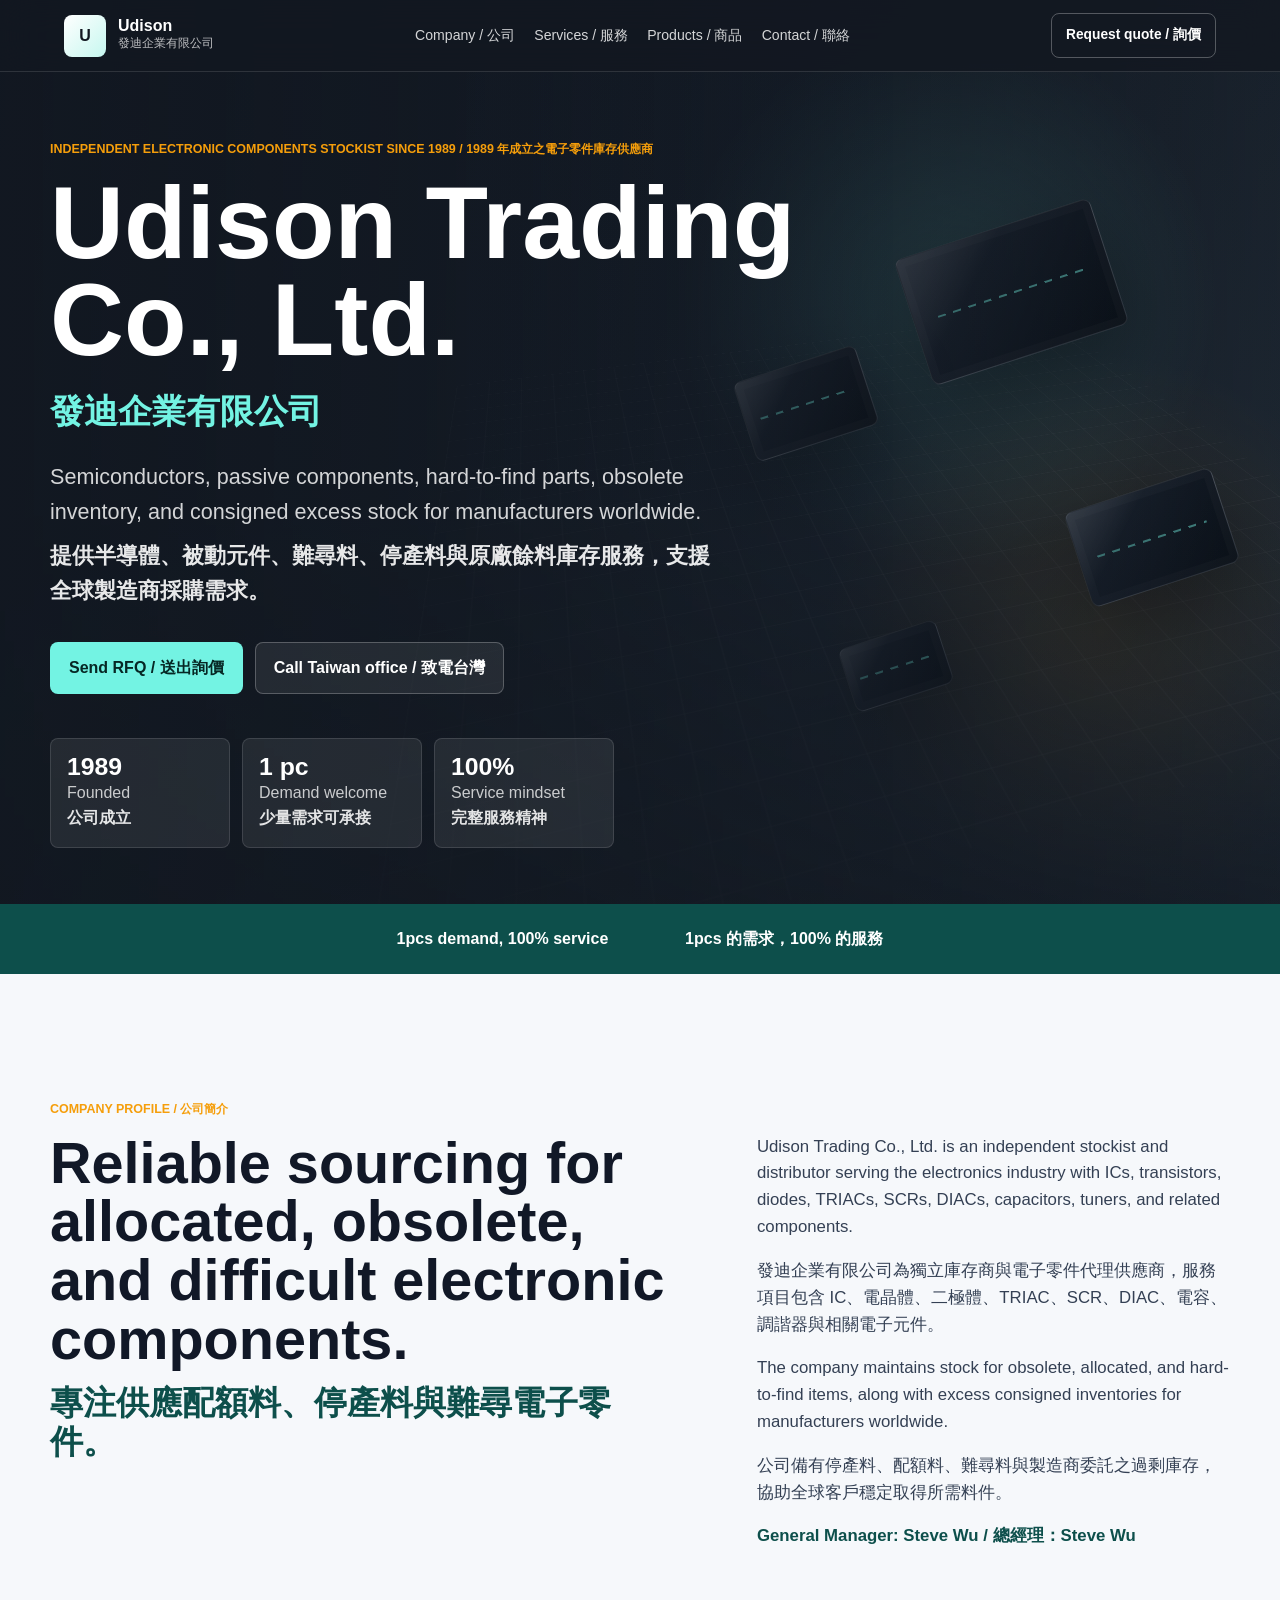
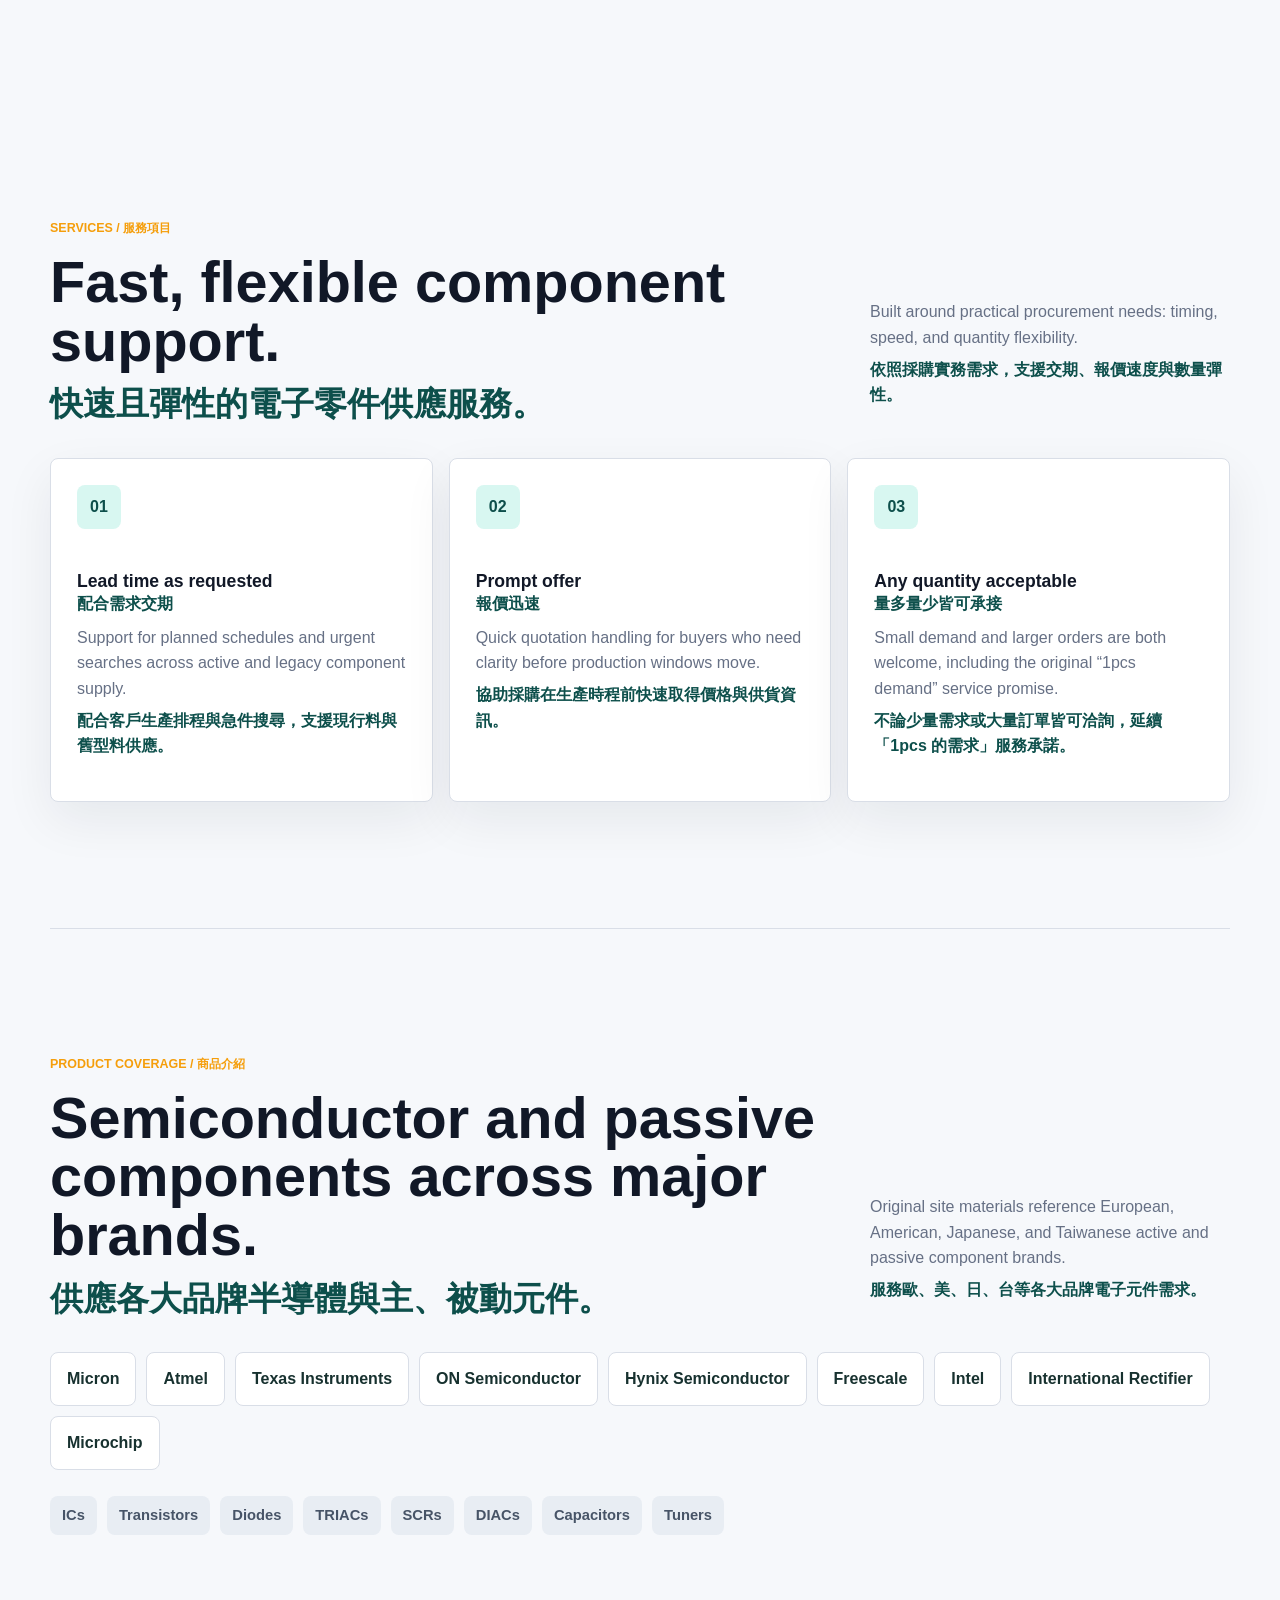
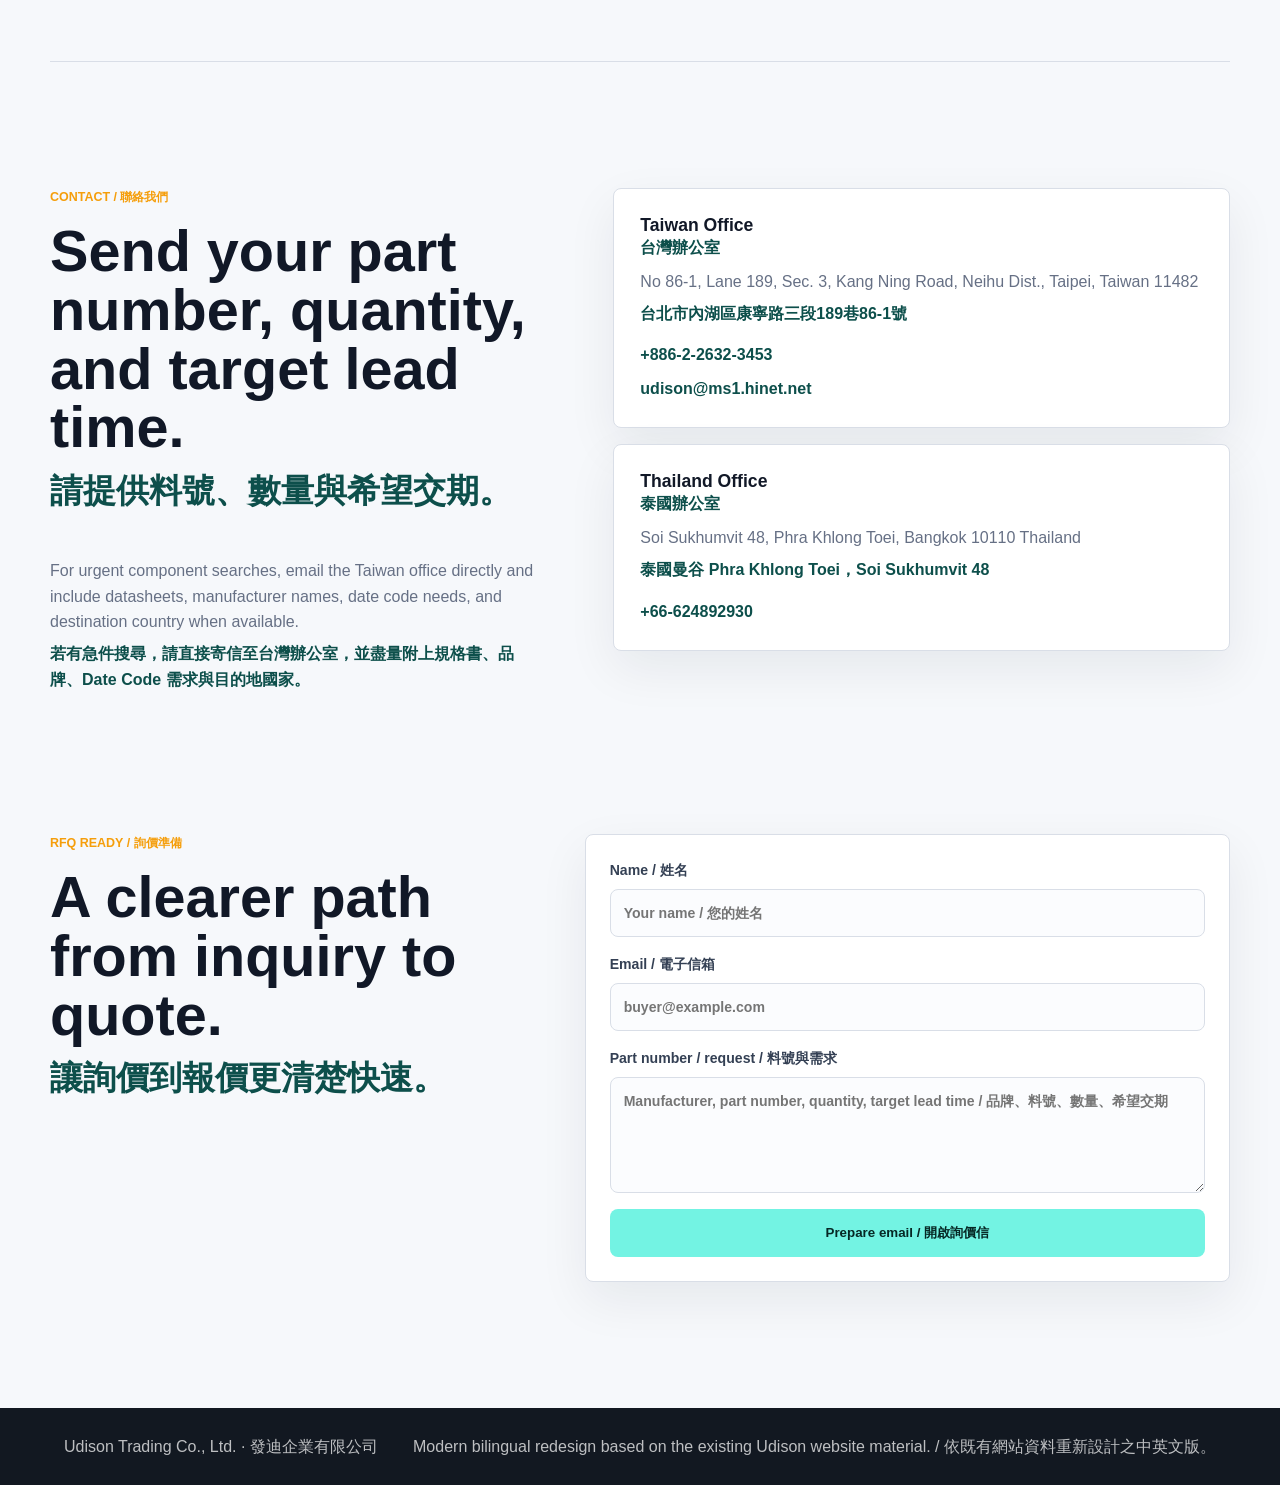
==== preview.html @ 23497ef1 "Create preview.html" ====
<!DOCTYPE html>
<html lang="en">
<head>
  <meta charset="UTF-8">
  <meta name="viewport" content="width=device-width, initial-scale=1.0">
  <meta name="description" content="Udison Trading Co., Ltd. / 發迪企業有限公司 is an independent stockist and distributor of semiconductor and electronic components founded in 1989.">
  <title>Udison Trading Co., Ltd. 發迪企業有限公司 | Electronic Components Distributor</title>
  <style>
:root {
  --ink: #111827;
  --muted: #667085;
  --line: #d9dee7;
  --paper: #f6f8fb;
  --white: #ffffff;
  --teal: #0f766e;
  --teal-dark: #0d4f4b;
  --amber: #f59e0b;
  --graphite: #121821;
  --shadow: 0 24px 80px rgba(17, 24, 39, 0.16);
}

* {
  box-sizing: border-box;
}

html {
  scroll-behavior: smooth;
}

body {
  margin: 0;
  color: var(--ink);
  background: var(--paper);
  font-family: -apple-system, BlinkMacSystemFont, "Segoe UI", "Noto Sans TC", Arial, sans-serif;
  line-height: 1.6;
}

a {
  color: inherit;
  text-decoration: none;
}

.site-header {
  position: fixed;
  top: 0;
  left: 0;
  right: 0;
  z-index: 20;
  display: flex;
  align-items: center;
  justify-content: space-between;
  gap: 24px;
  min-height: 72px;
  padding: 12px clamp(18px, 5vw, 72px);
  color: var(--white);
  background: rgba(18, 24, 33, 0.78);
  border-bottom: 1px solid rgba(255, 255, 255, 0.12);
  backdrop-filter: blur(18px);
}

.brand {
  display: inline-flex;
  align-items: center;
  gap: 12px;
  min-width: max-content;
}

.brand-mark {
  display: grid;
  width: 42px;
  height: 42px;
  place-items: center;
  color: var(--graphite);
  background: linear-gradient(135deg, #ffffff, #c6f7ef);
  border-radius: 8px;
  font-weight: 800;
}

.brand strong,
.brand small {
  display: block;
}

.brand strong {
  line-height: 1;
  font-size: 1rem;
}

.brand small {
  color: rgba(255, 255, 255, 0.72);
  font-size: 0.75rem;
}

.nav {
  display: flex;
  gap: clamp(10px, 1.5vw, 24px);
  color: rgba(255, 255, 255, 0.82);
  font-size: 0.88rem;
}

.nav a:hover,
.nav-cta:hover {
  color: #ffffff;
}

.nav-cta {
  min-width: max-content;
  padding: 10px 14px;
  color: var(--white);
  border: 1px solid rgba(255, 255, 255, 0.28);
  border-radius: 8px;
  font-size: 0.86rem;
  font-weight: 700;
}

.hero {
  position: relative;
  min-height: 92vh;
  display: grid;
  align-items: end;
  overflow: hidden;
  color: var(--white);
  background: var(--graphite);
}

.hero-art {
  position: absolute;
  inset: 0;
  overflow: hidden;
  background:
    radial-gradient(circle at 74% 33%, rgba(115, 243, 227, 0.22), transparent 24%),
    radial-gradient(circle at 86% 70%, rgba(245, 158, 11, 0.16), transparent 22%),
    linear-gradient(135deg, #111827 0%, #17202b 45%, #26323e 100%);
}

.hero-art::before {
  content: "";
  position: absolute;
  inset: 10% 0 0 36%;
  opacity: 0.62;
  background-image:
    linear-gradient(rgba(255,255,255,0.08) 1px, transparent 1px),
    linear-gradient(90deg, rgba(255,255,255,0.08) 1px, transparent 1px);
  background-size: 38px 38px;
  transform: perspective(900px) rotateX(58deg) rotateZ(-18deg);
}

.hero-art span {
  position: absolute;
  display: block;
  width: clamp(90px, 16vw, 220px);
  aspect-ratio: 1.55;
  border-radius: 8px;
  background:
    linear-gradient(135deg, rgba(255,255,255,0.2), transparent 34%),
    linear-gradient(135deg, #1f2937, #050b12);
  border: 1px solid rgba(255,255,255,0.18);
  box-shadow: 0 28px 80px rgba(0,0,0,0.42), inset 0 0 0 8px rgba(255,255,255,0.03);
  transform: rotate(-18deg);
}

.hero-art span::after {
  content: "";
  position: absolute;
  left: 12%;
  right: 12%;
  top: 50%;
  height: 2px;
  background: repeating-linear-gradient(90deg, rgba(115,243,227,0.72) 0 8px, transparent 8px 16px);
}

.hero-art span:nth-child(1) { top: 25%; right: 13%; }
.hero-art span:nth-child(2) { top: 54%; right: 4%; width: clamp(78px, 12vw, 170px); }
.hero-art span:nth-child(3) { top: 40%; right: 32%; width: clamp(62px, 10vw, 140px); }
.hero-art span:nth-child(4) { top: 70%; right: 26%; width: clamp(54px, 8vw, 110px); }

.hero-overlay {
  position: absolute;
  inset: 0;
  background:
    linear-gradient(90deg, rgba(18, 24, 33, 0.94) 0%, rgba(18, 24, 33, 0.72) 42%, rgba(18, 24, 33, 0.26) 100%),
    linear-gradient(0deg, rgba(18, 24, 33, 0.7), rgba(18, 24, 33, 0.05) 45%);
}

.hero-content {
  position: relative;
  z-index: 2;
  width: min(1180px, calc(100% - 36px));
  margin: 0 auto;
  padding: 140px 0 56px;
}

.eyebrow,
.section-kicker {
  margin: 0 0 14px;
  color: var(--amber);
  font-size: 0.78rem;
  font-weight: 800;
  letter-spacing: 0;
  text-transform: uppercase;
}

h1,
h2,
h3,
p {
  margin-top: 0;
}

h1 {
  max-width: 760px;
  margin-bottom: 22px;
  font-size: clamp(3.2rem, 8vw, 7.6rem);
  line-height: 0.95;
  letter-spacing: 0;
}

h2 {
  font-size: clamp(2rem, 4.5vw, 4.1rem);
  line-height: 1.02;
  letter-spacing: 0;
}

h2 span {
  display: block;
}

h2 span + span {
  margin-top: 14px;
  color: var(--teal-dark);
  font-size: 0.58em;
  line-height: 1.18;
}

h3 {
  margin-bottom: 10px;
  font-size: 1.1rem;
  line-height: 1.25;
}

h3 span,
p span[lang="zh-Hant"] {
  color: var(--teal-dark);
  font-weight: 700;
}

h3 span {
  font-size: 0.92em;
}

p span[lang="zh-Hant"] {
  display: inline-block;
  margin-top: 6px;
}

.hero-company {
  margin: -6px 0 22px;
  color: #73f3e3;
  font-size: clamp(1.4rem, 3vw, 2.1rem);
  font-weight: 800;
}

.hero-subtitle {
  max-width: 680px;
  color: rgba(255, 255, 255, 0.82);
  font-size: clamp(1.08rem, 2vw, 1.35rem);
}

.hero-subtitle span {
  display: block;
}

.hero-subtitle span + span {
  margin-top: 10px;
  color: rgba(255, 255, 255, 0.9);
  font-weight: 700;
}

.hero-actions {
  display: flex;
  flex-wrap: wrap;
  gap: 12px;
  margin: 34px 0 44px;
}

.button {
  display: inline-flex;
  align-items: center;
  justify-content: center;
  min-height: 48px;
  padding: 12px 18px;
  border-radius: 8px;
  font-weight: 800;
  border: 1px solid transparent;
  cursor: pointer;
}

.button.primary {
  color: #062724;
  background: #73f3e3;
}

.button.secondary {
  color: var(--white);
  background: rgba(255, 255, 255, 0.08);
  border-color: rgba(255, 255, 255, 0.24);
}

.hero-proof {
  display: grid;
  grid-template-columns: repeat(3, minmax(0, 180px));
  gap: 12px;
}

.hero-proof span {
  padding: 16px;
  color: rgba(255, 255, 255, 0.76);
  background: rgba(255, 255, 255, 0.08);
  border: 1px solid rgba(255, 255, 255, 0.12);
  border-radius: 8px;
}

.hero-proof em {
  color: rgba(255, 255, 255, 0.88);
  font-style: normal;
  font-weight: 700;
}

.hero-proof strong {
  display: block;
  color: var(--white);
  font-size: 1.55rem;
  line-height: 1;
}

.intro-band {
  display: flex;
  justify-content: center;
  gap: clamp(18px, 6vw, 80px);
  padding: 22px 18px;
  color: var(--white);
  background: var(--teal-dark);
  font-weight: 800;
}

.intro-band p {
  margin: 0;
}

.section,
.contact-section,
.rfq-section {
  width: min(1180px, calc(100% - 36px));
  margin: 0 auto;
  padding: clamp(72px, 10vw, 126px) 0;
}

.split {
  display: grid;
  grid-template-columns: minmax(0, 1.05fr) minmax(320px, 0.8fr);
  gap: clamp(36px, 7vw, 86px);
  align-items: start;
}

.copy-stack p {
  color: #344054;
  font-size: 1.05rem;
}

.signature {
  font-weight: 800;
  color: var(--teal-dark) !important;
}

.section-heading {
  display: flex;
  align-items: end;
  justify-content: space-between;
  gap: 40px;
  margin-bottom: 34px;
}

.section-heading h2 {
  max-width: 780px;
  margin-bottom: 0;
}

.section-heading p {
  max-width: 360px;
  color: var(--muted);
}

.service-grid {
  display: grid;
  grid-template-columns: repeat(3, minmax(0, 1fr));
  gap: 16px;
}

.service-card,
.contact-panel article,
.rfq-form {
  background: var(--white);
  border: 1px solid var(--line);
  border-radius: 8px;
  box-shadow: 0 18px 50px rgba(17, 24, 39, 0.07);
}

.service-card {
  padding: 26px;
  min-height: 290px;
}

.card-icon {
  display: inline-grid;
  width: 44px;
  height: 44px;
  place-items: center;
  margin-bottom: 42px;
  color: var(--teal-dark);
  background: #d8f7f1;
  border-radius: 8px;
  font-weight: 800;
}

.service-card p,
.contact-copy p,
.contact-panel p,
.footer p {
  color: var(--muted);
}

.products {
  border-top: 1px solid var(--line);
  border-bottom: 1px solid var(--line);
}

.brand-cloud,
.component-row {
  display: flex;
  flex-wrap: wrap;
  gap: 10px;
}

.brand-cloud span {
  padding: 13px 16px;
  color: #17312f;
  background: #ffffff;
  border: 1px solid var(--line);
  border-radius: 8px;
  font-weight: 800;
}

.component-row {
  margin-top: 26px;
}

.component-row span {
  padding: 8px 12px;
  color: #475467;
  background: #e8edf3;
  border-radius: 8px;
  font-size: 0.92rem;
  font-weight: 700;
}

.contact-section {
  display: grid;
  grid-template-columns: minmax(0, 0.8fr) minmax(360px, 1fr);
  gap: clamp(28px, 6vw, 70px);
  align-items: start;
}

.contact-panel {
  display: grid;
  gap: 16px;
}

.contact-panel article {
  padding: 26px;
}

.contact-panel a {
  display: block;
  width: fit-content;
  margin-top: 8px;
  color: var(--teal-dark);
  font-weight: 800;
}

.rfq-section {
  display: grid;
  grid-template-columns: minmax(0, 0.72fr) minmax(360px, 1fr);
  gap: clamp(28px, 6vw, 70px);
  padding-top: 0;
}

.rfq-form {
  display: grid;
  gap: 16px;
  padding: 24px;
}

label {
  display: grid;
  gap: 7px;
  color: #344054;
  font-size: 0.88rem;
  font-weight: 800;
}

input,
textarea {
  width: 100%;
  border: 1px solid var(--line);
  border-radius: 8px;
  padding: 12px 13px;
  color: var(--ink);
  background: #fbfcfe;
  font: inherit;
}

textarea {
  resize: vertical;
}

.footer {
  display: flex;
  justify-content: space-between;
  gap: 20px;
  padding: 26px clamp(18px, 5vw, 72px);
  color: rgba(255, 255, 255, 0.82);
  background: var(--graphite);
}

.footer p {
  margin: 0;
  color: rgba(255, 255, 255, 0.72);
}

@media (max-width: 860px) {
  .site-header {
    position: absolute;
    align-items: flex-start;
    min-height: auto;
  }

  .nav {
    display: none;
  }

  .nav-cta {
    padding: 9px 12px;
    white-space: normal;
    text-align: center;
  }

  .hero {
    min-height: 960px;
  }

  .hero-content {
    padding-top: 128px;
  }

  .hero-proof,
  .service-grid,
  .split,
  .contact-section,
  .rfq-section {
    grid-template-columns: 1fr;
  }

  .section-heading,
  .footer,
  .intro-band {
    display: block;
  }

  .intro-band p + p {
    margin-top: 4px;
  }
}

@media (max-width: 520px) {
  .brand small {
    display: none;
  }

  .nav-cta {
    max-width: 128px;
    font-size: 0.78rem;
    line-height: 1.15;
  }

  h1 {
    font-size: 3rem;
  }

  .hero {
    min-height: 980px;
  }

  .hero-actions {
    display: grid;
  }
}

  </style>
</head>
<body>
  <header class="site-header">
    <a class="brand" href="#top" aria-label="Udison home">
      <span class="brand-mark">U</span>
      <span>
        <strong>Udison</strong>
        <small>發迪企業有限公司</small>
      </span>
    </a>
    <nav class="nav" aria-label="Main navigation">
      <a href="#company">Company / 公司</a>
      <a href="#services">Services / 服務</a>
      <a href="#products">Products / 商品</a>
      <a href="#contact">Contact / 聯絡</a>
    </nav>
    <a class="nav-cta" href="mailto:udison@ms1.hinet.net">Request quote / 詢價</a>
  </header>

  <main id="top">
    <section class="hero" aria-labelledby="hero-title">
      <div class="hero-art" aria-hidden="true"><span></span><span></span><span></span><span></span></div>
      <div class="hero-overlay"></div>
      <div class="hero-content">
        <p class="eyebrow">Independent electronic components stockist since 1989 / 1989 年成立之電子零件庫存供應商</p>
        <h1 id="hero-title">Udison Trading Co., Ltd.</h1>
        <p class="hero-company">發迪企業有限公司</p>
        <p class="hero-subtitle">
          <span>Semiconductors, passive components, hard-to-find parts, obsolete inventory, and consigned excess stock for manufacturers worldwide.</span>
          <span lang="zh-Hant">提供半導體、被動元件、難尋料、停產料與原廠餘料庫存服務，支援全球製造商採購需求。</span>
        </p>
        <div class="hero-actions">
          <a class="button primary" href="mailto:udison@ms1.hinet.net">Send RFQ / 送出詢價</a>
          <a class="button secondary" href="tel:+886226323453">Call Taiwan office / 致電台灣</a>
        </div>
        <div class="hero-proof" aria-label="Company highlights">
          <span><strong>1989</strong>Founded<br><em>公司成立</em></span>
          <span><strong>1 pc</strong>Demand welcome<br><em>少量需求可承接</em></span>
          <span><strong>100%</strong>Service mindset<br><em>完整服務精神</em></span>
        </div>
      </div>
    </section>

    <section class="intro-band" aria-label="Company motto">
      <p>1pcs demand, 100% service</p>
      <p>1pcs 的需求，100% 的服務</p>
    </section>

    <section class="section company" id="company">
      <div class="section-kicker">Company Profile / 公司簡介</div>
      <div class="split">
        <div>
          <h2>
            <span>Reliable sourcing for allocated, obsolete, and difficult electronic components.</span>
            <span lang="zh-Hant">專注供應配額料、停產料與難尋電子零件。</span>
          </h2>
        </div>
        <div class="copy-stack">
          <p>Udison Trading Co., Ltd. is an independent stockist and distributor serving the electronics industry with ICs, transistors, diodes, TRIACs, SCRs, DIACs, capacitors, tuners, and related components.</p>
          <p lang="zh-Hant">發迪企業有限公司為獨立庫存商與電子零件代理供應商，服務項目包含 IC、電晶體、二極體、TRIAC、SCR、DIAC、電容、調諧器與相關電子元件。</p>
          <p>The company maintains stock for obsolete, allocated, and hard-to-find items, along with excess consigned inventories for manufacturers worldwide.</p>
          <p lang="zh-Hant">公司備有停產料、配額料、難尋料與製造商委託之過剩庫存，協助全球客戶穩定取得所需料件。</p>
          <p class="signature">General Manager: Steve Wu / 總經理：Steve Wu</p>
        </div>
      </div>
    </section>

    <section class="section services" id="services">
      <div class="section-heading">
        <div>
          <div class="section-kicker">Services / 服務項目</div>
          <h2>
            <span>Fast, flexible component support.</span>
            <span lang="zh-Hant">快速且彈性的電子零件供應服務。</span>
          </h2>
        </div>
        <p>Built around practical procurement needs: timing, speed, and quantity flexibility.<br><span lang="zh-Hant">依照採購實務需求，支援交期、報價速度與數量彈性。</span></p>
      </div>
      <div class="service-grid">
        <article class="service-card">
          <span class="card-icon">01</span>
          <h3>Lead time as requested<br><span lang="zh-Hant">配合需求交期</span></h3>
          <p>Support for planned schedules and urgent searches across active and legacy component supply.<br><span lang="zh-Hant">配合客戶生產排程與急件搜尋，支援現行料與舊型料供應。</span></p>
        </article>
        <article class="service-card">
          <span class="card-icon">02</span>
          <h3>Prompt offer<br><span lang="zh-Hant">報價迅速</span></h3>
          <p>Quick quotation handling for buyers who need clarity before production windows move.<br><span lang="zh-Hant">協助採購在生產時程前快速取得價格與供貨資訊。</span></p>
        </article>
        <article class="service-card">
          <span class="card-icon">03</span>
          <h3>Any quantity acceptable<br><span lang="zh-Hant">量多量少皆可承接</span></h3>
          <p>Small demand and larger orders are both welcome, including the original “1pcs demand” service promise.<br><span lang="zh-Hant">不論少量需求或大量訂單皆可洽詢，延續「1pcs 的需求」服務承諾。</span></p>
        </article>
      </div>
    </section>

    <section class="section products" id="products">
      <div class="section-heading">
        <div>
          <div class="section-kicker">Product Coverage / 商品介紹</div>
          <h2>
            <span>Semiconductor and passive components across major brands.</span>
            <span lang="zh-Hant">供應各大品牌半導體與主、被動元件。</span>
          </h2>
        </div>
        <p>Original site materials reference European, American, Japanese, and Taiwanese active and passive component brands.<br><span lang="zh-Hant">服務歐、美、日、台等各大品牌電子元件需求。</span></p>
      </div>
      <div class="brand-cloud" aria-label="Referenced product brands">
        <span>Micron</span>
        <span>Atmel</span>
        <span>Texas Instruments</span>
        <span>ON Semiconductor</span>
        <span>Hynix Semiconductor</span>
        <span>Freescale</span>
        <span>Intel</span>
        <span>International Rectifier</span>
        <span>Microchip</span>
      </div>
      <div class="component-row">
        <span>ICs</span>
        <span>Transistors</span>
        <span>Diodes</span>
        <span>TRIACs</span>
        <span>SCRs</span>
        <span>DIACs</span>
        <span>Capacitors</span>
        <span>Tuners</span>
      </div>
    </section>

    <section class="contact-section" id="contact">
      <div class="contact-copy">
        <div class="section-kicker">Contact / 聯絡我們</div>
        <h2>
          <span>Send your part number, quantity, and target lead time.</span>
          <span lang="zh-Hant">請提供料號、數量與希望交期。</span>
        </h2>
        <p>For urgent component searches, email the Taiwan office directly and include datasheets, manufacturer names, date code needs, and destination country when available.<br><span lang="zh-Hant">若有急件搜尋，請直接寄信至台灣辦公室，並盡量附上規格書、品牌、Date Code 需求與目的地國家。</span></p>
      </div>
      <div class="contact-panel">
        <article>
          <h3>Taiwan Office<br><span lang="zh-Hant">台灣辦公室</span></h3>
          <p>No 86-1, Lane 189, Sec. 3, Kang Ning Road, Neihu Dist., Taipei, Taiwan 11482<br><span lang="zh-Hant">台北市內湖區康寧路三段189巷86-1號</span></p>
          <a href="tel:+886226323453">+886-2-2632-3453</a>
          <a href="mailto:udison@ms1.hinet.net">udison@ms1.hinet.net</a>
        </article>
        <article>
          <h3>Thailand Office<br><span lang="zh-Hant">泰國辦公室</span></h3>
          <p>Soi Sukhumvit 48, Phra Khlong Toei, Bangkok 10110 Thailand<br><span lang="zh-Hant">泰國曼谷 Phra Khlong Toei，Soi Sukhumvit 48</span></p>
          <a href="tel:+66624892930">+66-624892930</a>
        </article>
      </div>
    </section>

    <section class="rfq-section" aria-labelledby="rfq-title">
      <div>
        <div class="section-kicker">RFQ Ready / 詢價準備</div>
        <h2 id="rfq-title">
          <span>A clearer path from inquiry to quote.</span>
          <span lang="zh-Hant">讓詢價到報價更清楚快速。</span>
        </h2>
      </div>
      <form class="rfq-form" action="mailto:udison@ms1.hinet.net" method="post" enctype="text/plain">
        <label>
          Name / 姓名
          <input name="name" autocomplete="name" placeholder="Your name / 您的姓名">
        </label>
        <label>
          Email / 電子信箱
          <input name="email" type="email" autocomplete="email" placeholder="buyer@example.com">
        </label>
        <label>
          Part number / request / 料號與需求
          <textarea name="request" rows="4" placeholder="Manufacturer, part number, quantity, target lead time / 品牌、料號、數量、希望交期"></textarea>
        </label>
        <button class="button primary" type="submit">Prepare email / 開啟詢價信</button>
      </form>
    </section>
  </main>

  <footer class="footer">
    <p>Udison Trading Co., Ltd. · 發迪企業有限公司</p>
    <p>Modern bilingual redesign based on the existing Udison website material. / 依既有網站資料重新設計之中英文版。</p>
  </footer>
</body>
</html>
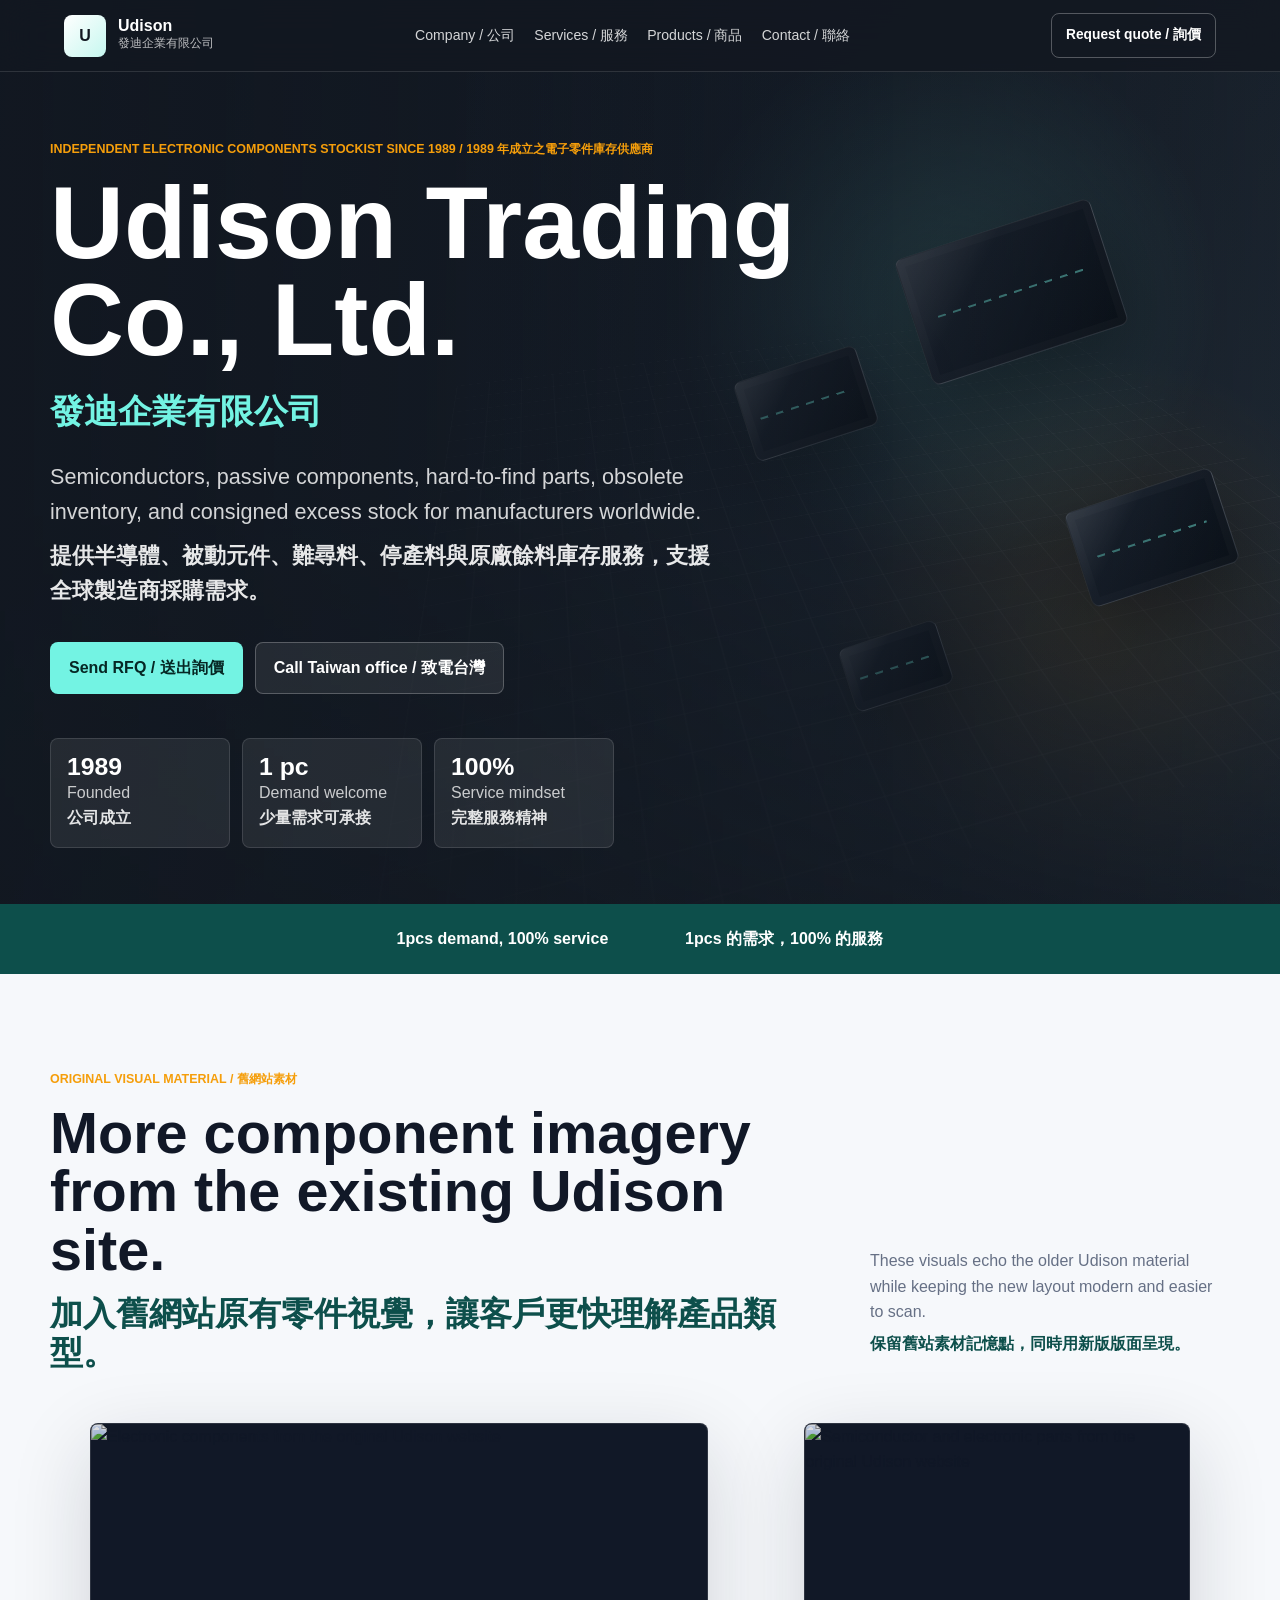
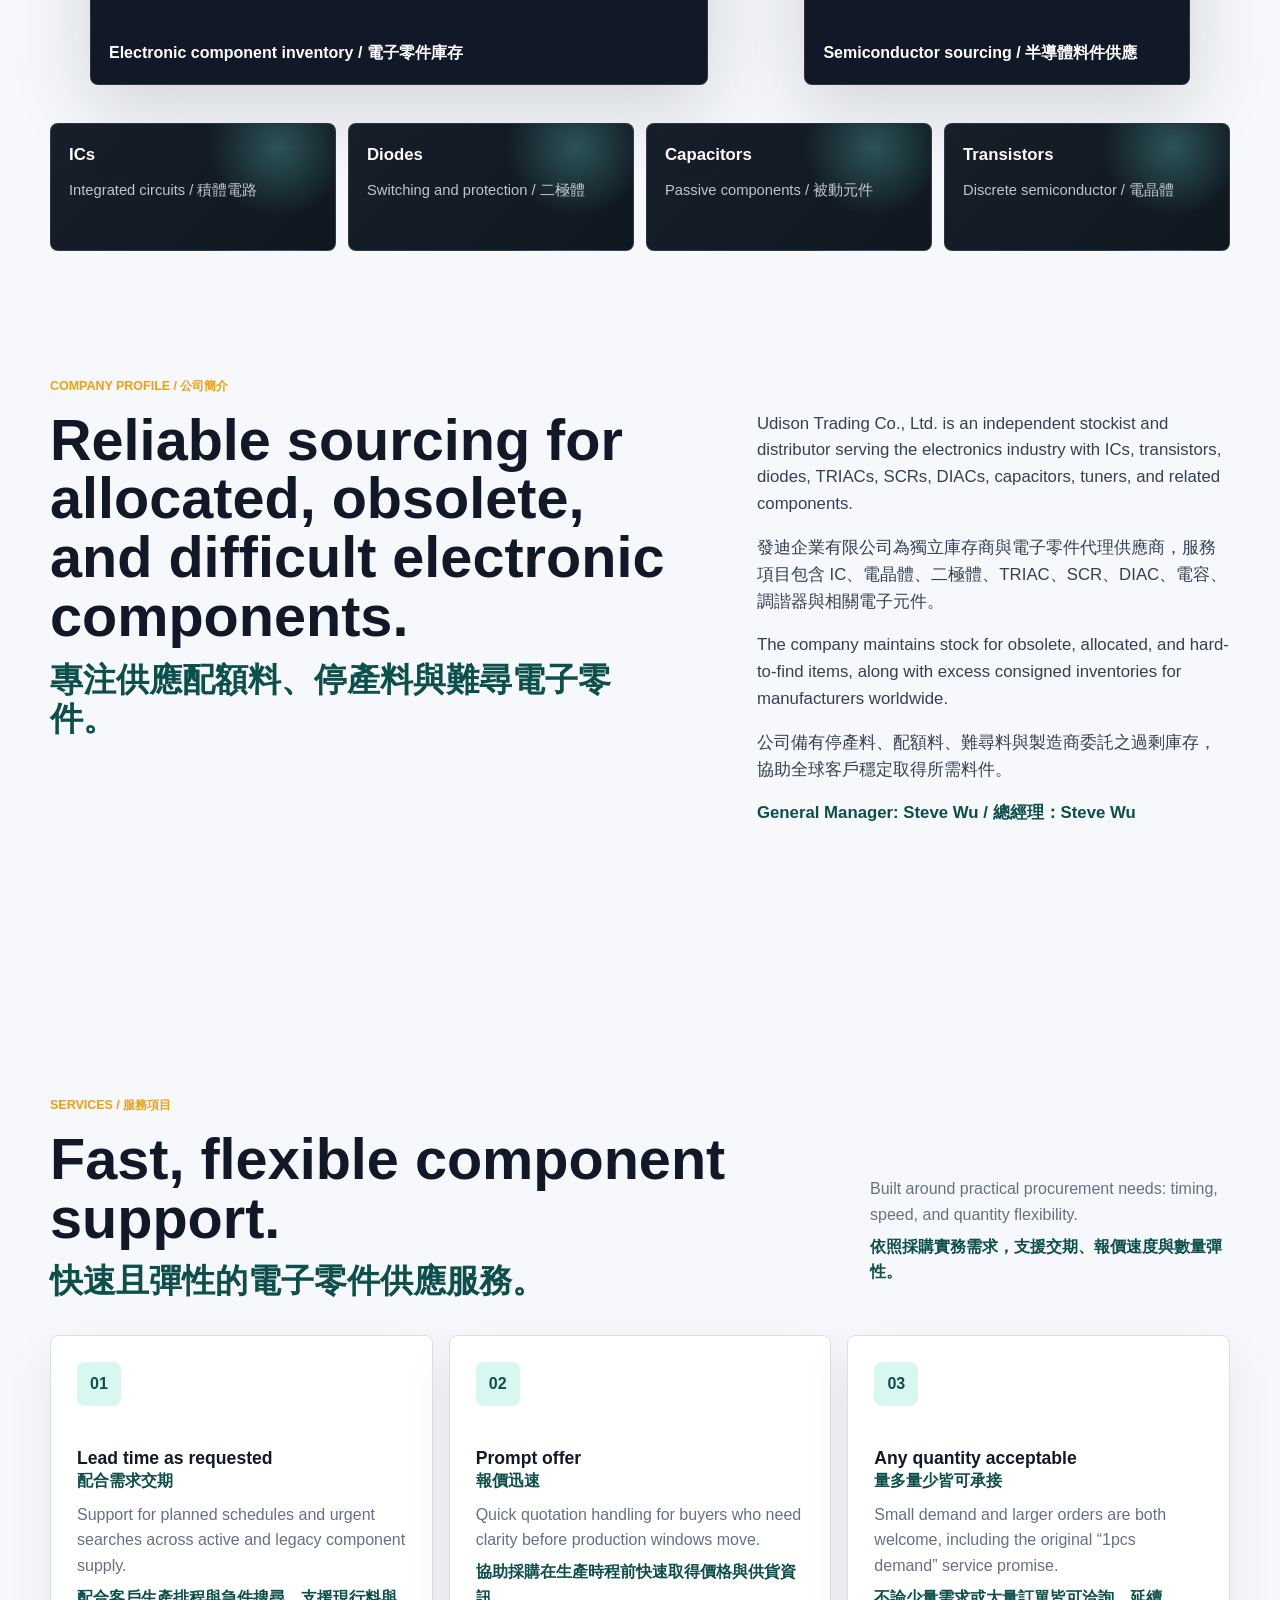
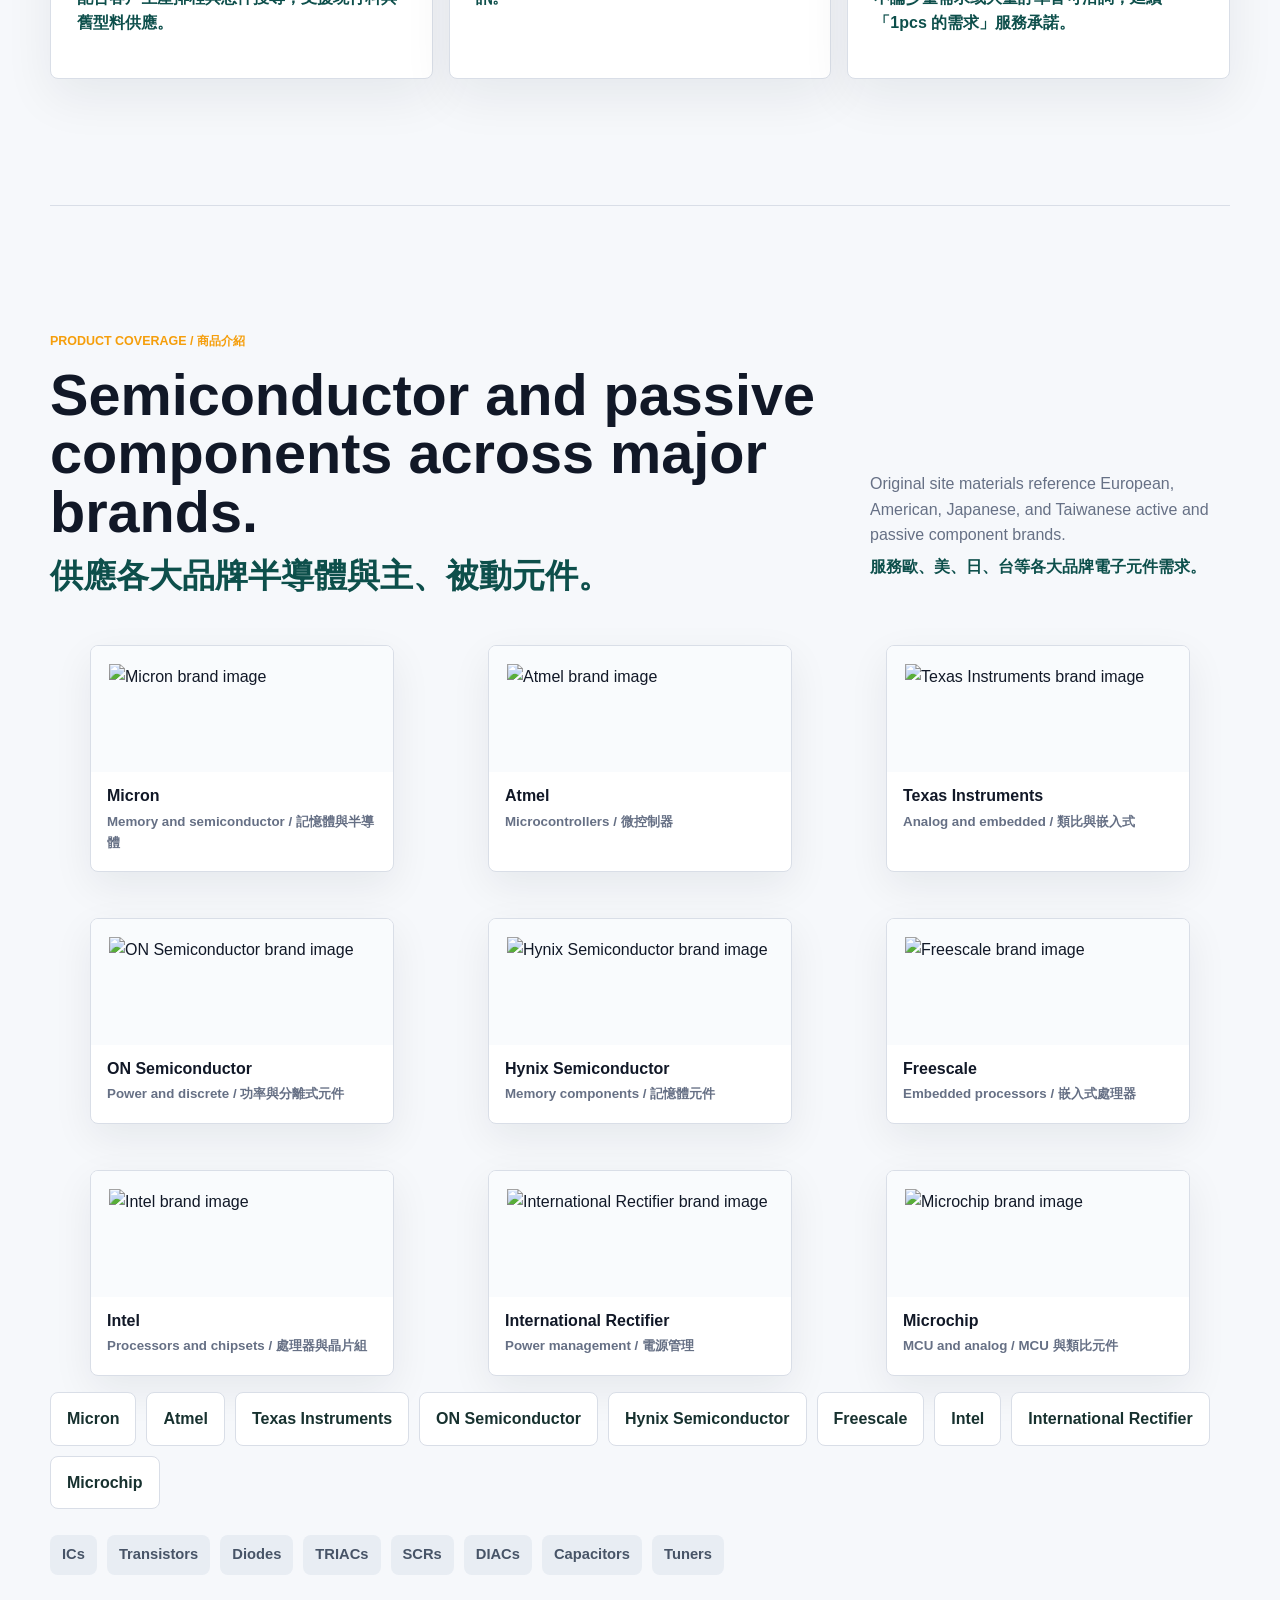
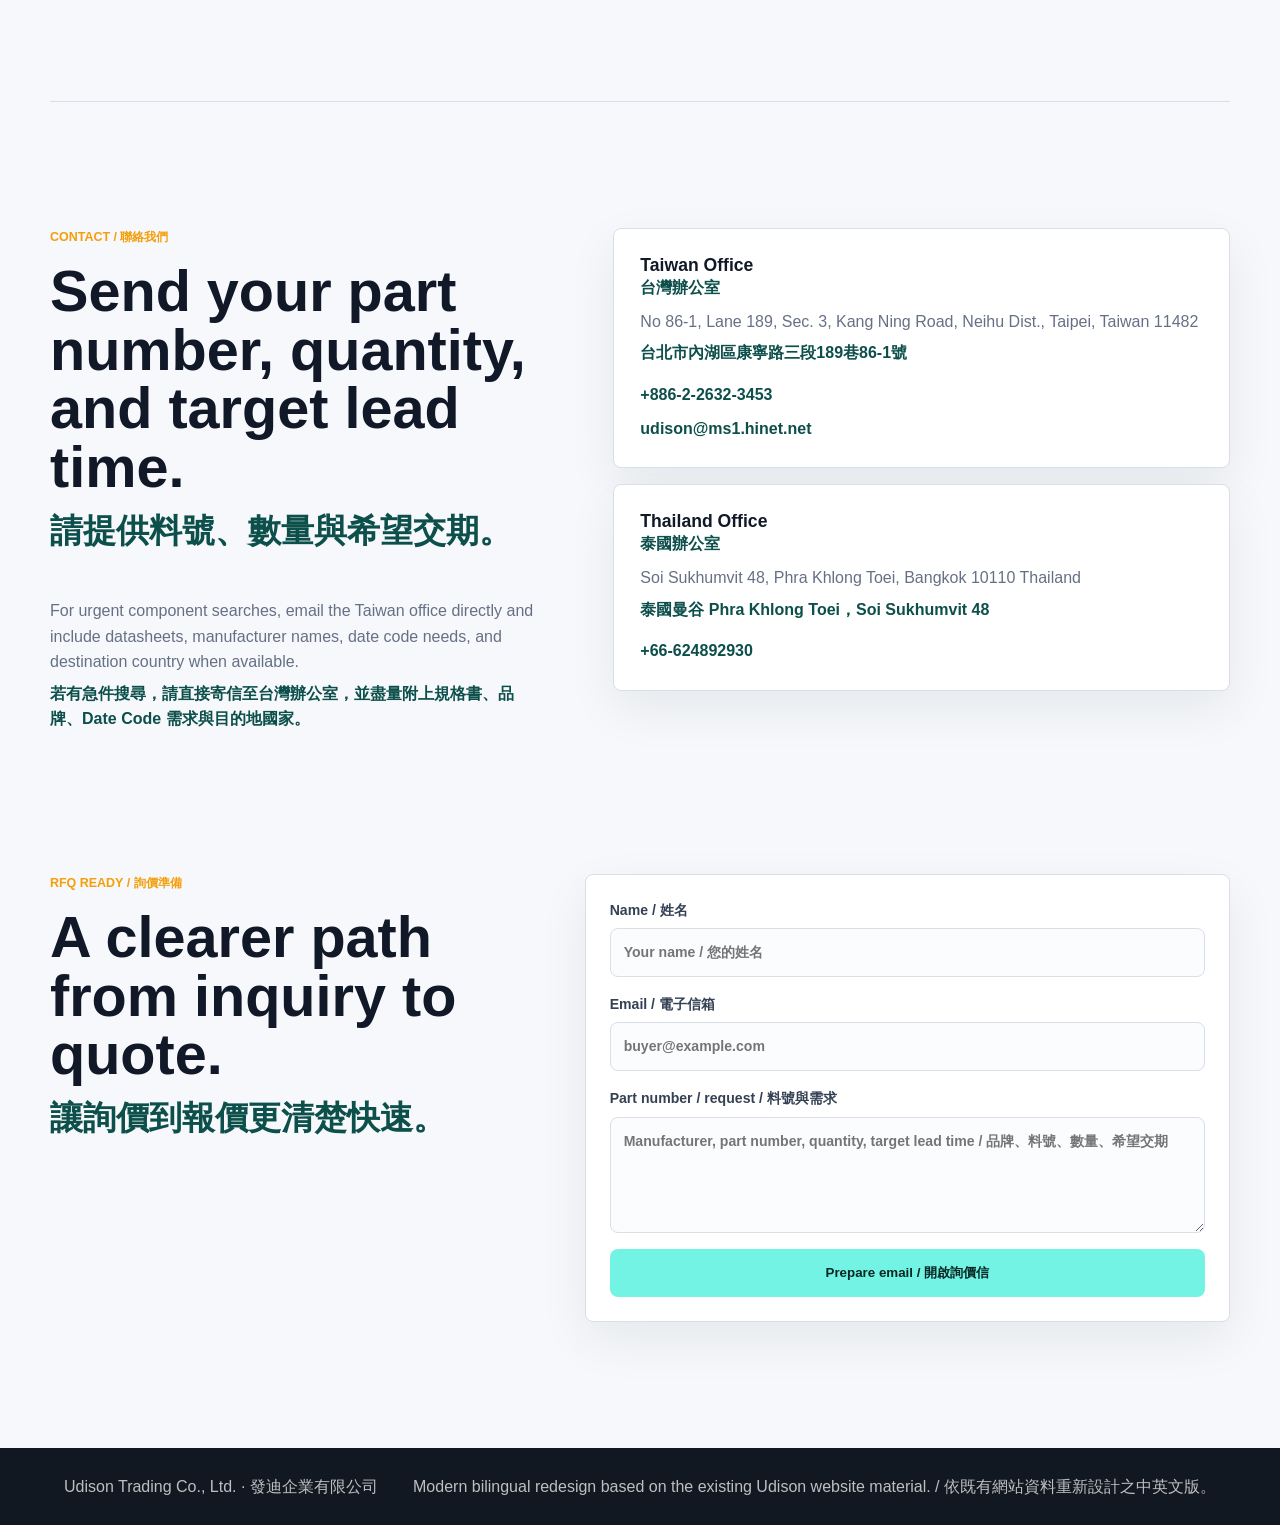
==== commit 6f5a47bb: "Update preview.html" ====
--- a/preview.html
+++ b/preview.html
@@ -537,6 +537,125 @@
   color: rgba(255, 255, 255, 0.72);
 }
 
+
+.legacy-gallery {
+  width: min(1180px, calc(100% - 36px));
+  margin: 0 auto;
+  padding: clamp(56px, 8vw, 96px) 0 0;
+}
+
+.visual-grid {
+  display: grid;
+  grid-template-columns: 1.2fr 0.8fr;
+  gap: 16px;
+  margin-top: 28px;
+}
+
+.visual-card {
+  position: relative;
+  min-height: 260px;
+  overflow: hidden;
+  border-radius: 8px;
+  background: #111827;
+  border: 1px solid rgba(255,255,255,0.12);
+  box-shadow: var(--shadow);
+}
+
+.visual-card img {
+  width: 100%;
+  height: 100%;
+  min-height: 260px;
+  object-fit: cover;
+  display: block;
+  opacity: 0.86;
+}
+
+.visual-card figcaption {
+  position: absolute;
+  left: 0;
+  right: 0;
+  bottom: 0;
+  padding: 18px;
+  color: var(--white);
+  background: linear-gradient(0deg, rgba(17,24,39,0.86), transparent);
+  font-weight: 800;
+}
+
+.brand-photo-grid {
+  display: grid;
+  grid-template-columns: repeat(3, minmax(0, 1fr));
+  gap: 14px;
+  margin-top: 28px;
+}
+
+.brand-photo {
+  display: grid;
+  grid-template-rows: 126px auto;
+  min-height: 206px;
+  overflow: hidden;
+  background: var(--white);
+  border: 1px solid var(--line);
+  border-radius: 8px;
+  box-shadow: 0 14px 40px rgba(17, 24, 39, 0.07);
+}
+
+.brand-photo img {
+  width: 100%;
+  height: 126px;
+  object-fit: contain;
+  padding: 18px;
+  background: #f9fbfd;
+}
+
+.brand-photo figcaption {
+  padding: 14px 16px 18px;
+}
+
+.brand-photo strong,
+.brand-photo small {
+  display: block;
+}
+
+.brand-photo strong {
+  color: var(--ink);
+  line-height: 1.2;
+}
+
+.brand-photo small {
+  margin-top: 5px;
+  color: var(--muted);
+  font-weight: 700;
+}
+
+.parts-strip {
+  display: grid;
+  grid-template-columns: repeat(4, minmax(0, 1fr));
+  gap: 12px;
+  margin-top: 22px;
+}
+
+.part-tile {
+  padding: 18px;
+  min-height: 128px;
+  color: var(--white);
+  background:
+    radial-gradient(circle at 80% 18%, rgba(115,243,227,0.28), transparent 28%),
+    linear-gradient(135deg, #17202b, #0f1720);
+  border-radius: 8px;
+  border: 1px solid rgba(255,255,255,0.12);
+}
+
+.part-tile b {
+  display: block;
+  margin-bottom: 8px;
+  font-size: 1.05rem;
+}
+
+.part-tile span {
+  color: rgba(255,255,255,0.74);
+  font-size: 0.92rem;
+}
+
 @media (max-width: 860px) {
   .site-header {
     position: absolute;
@@ -575,6 +694,17 @@
   .intro-band {
     display: block;
   }
+  .visual-grid,
+  .brand-photo-grid,
+  .parts-strip {
+    grid-template-columns: 1fr;
+  }
+
+  .visual-card,
+  .visual-card img {
+    min-height: 220px;
+  }
+
 
   .intro-band p + p {
     margin-top: 4px;
@@ -654,6 +784,36 @@
       <p>1pcs 的需求，100% 的服務</p>
     </section>
 
+
+    <section class="legacy-gallery" aria-labelledby="legacy-title">
+      <div class="section-kicker">Original Visual Material / 舊網站素材</div>
+      <div class="section-heading">
+        <div>
+          <h2 id="legacy-title">
+            <span>More component imagery from the existing Udison site.</span>
+            <span lang="zh-Hant">加入舊網站原有零件視覺，讓客戶更快理解產品類型。</span>
+          </h2>
+        </div>
+        <p>These visuals echo the older Udison material while keeping the new layout modern and easier to scan.<br><span lang="zh-Hant">保留舊站素材記憶點，同時用新版版面呈現。</span></p>
+      </div>
+      <div class="visual-grid">
+        <figure class="visual-card">
+          <img src="https://plus.webdo.com.tw/manager_admin/newwebdo_upfile/41/14455874841.jpg" alt="Electronic components from the original Udison website" loading="lazy">
+          <figcaption>Electronic component inventory / 電子零件庫存</figcaption>
+        </figure>
+        <figure class="visual-card">
+          <img src="https://plus.webdo.com.tw/manager_admin/newwebdo_upfile/01/14455874601.jpg" alt="Semiconductor and electronic parts from the original Udison website" loading="lazy">
+          <figcaption>Semiconductor sourcing / 半導體料件供應</figcaption>
+        </figure>
+      </div>
+      <div class="parts-strip" aria-label="Electronic part categories">
+        <div class="part-tile"><b>ICs</b><span>Integrated circuits / 積體電路</span></div>
+        <div class="part-tile"><b>Diodes</b><span>Switching and protection / 二極體</span></div>
+        <div class="part-tile"><b>Capacitors</b><span>Passive components / 被動元件</span></div>
+        <div class="part-tile"><b>Transistors</b><span>Discrete semiconductor / 電晶體</span></div>
+      </div>
+    </section>
+
     <section class="section company" id="company">
       <div class="section-kicker">Company Profile / 公司簡介</div>
       <div class="split">
@@ -714,6 +874,19 @@
         </div>
         <p>Original site materials reference European, American, Japanese, and Taiwanese active and passive component brands.<br><span lang="zh-Hant">服務歐、美、日、台等各大品牌電子元件需求。</span></p>
       </div>
+
+      <div class="brand-photo-grid" aria-label="Brand images from original Udison product list">
+        <figure class="brand-photo"><img src="https://plus.webdo.com.tw/manager_admin/newwebdo_upfile/119/14974201191_thumbs3.GIF" alt="Micron brand image" loading="lazy"><figcaption><strong>Micron</strong><small>Memory and semiconductor / 記憶體與半導體</small></figcaption></figure>
+        <figure class="brand-photo"><img src="https://plus.webdo.com.tw/manager_admin/newwebdo_upfile/800/14974288001_thumbs3.GIF" alt="Atmel brand image" loading="lazy"><figcaption><strong>Atmel</strong><small>Microcontrollers / 微控制器</small></figcaption></figure>
+        <figure class="brand-photo"><img src="https://plus.webdo.com.tw/manager_admin/newwebdo_upfile/216/14974282161_thumbs3.GIF" alt="Texas Instruments brand image" loading="lazy"><figcaption><strong>Texas Instruments</strong><small>Analog and embedded / 類比與嵌入式</small></figcaption></figure>
+        <figure class="brand-photo"><img src="https://plus.webdo.com.tw/manager_admin/newwebdo_upfile/854/14974278541_thumbs3.GIF" alt="ON Semiconductor brand image" loading="lazy"><figcaption><strong>ON Semiconductor</strong><small>Power and discrete / 功率與分離式元件</small></figcaption></figure>
+        <figure class="brand-photo"><img src="https://plus.webdo.com.tw/manager_admin/newwebdo_upfile/335/14974273351_thumbs3.GIF" alt="Hynix Semiconductor brand image" loading="lazy"><figcaption><strong>Hynix Semiconductor</strong><small>Memory components / 記憶體元件</small></figcaption></figure>
+        <figure class="brand-photo"><img src="https://plus.webdo.com.tw/manager_admin/newwebdo_upfile/768/14455947681_thumbs3.gif" alt="Freescale brand image" loading="lazy"><figcaption><strong>Freescale</strong><small>Embedded processors / 嵌入式處理器</small></figcaption></figure>
+        <figure class="brand-photo"><img src="https://plus.webdo.com.tw/manager_admin/newwebdo_upfile/862/14455828621_thumbs3.gif" alt="Intel brand image" loading="lazy"><figcaption><strong>Intel</strong><small>Processors and chipsets / 處理器與晶片組</small></figcaption></figure>
+        <figure class="brand-photo"><img src="https://plus.webdo.com.tw/manager_admin/newwebdo_upfile/574/14455935741_thumbs3.jpg" alt="International Rectifier brand image" loading="lazy"><figcaption><strong>International Rectifier</strong><small>Power management / 電源管理</small></figcaption></figure>
+        <figure class="brand-photo"><img src="https://plus.webdo.com.tw/manager_admin/newwebdo_upfile/339/14455943391_thumbs3.GIF" alt="Microchip brand image" loading="lazy"><figcaption><strong>Microchip</strong><small>MCU and analog / MCU 與類比元件</small></figcaption></figure>
+      </div>
+
       <div class="brand-cloud" aria-label="Referenced product brands">
         <span>Micron</span>
         <span>Atmel</span>
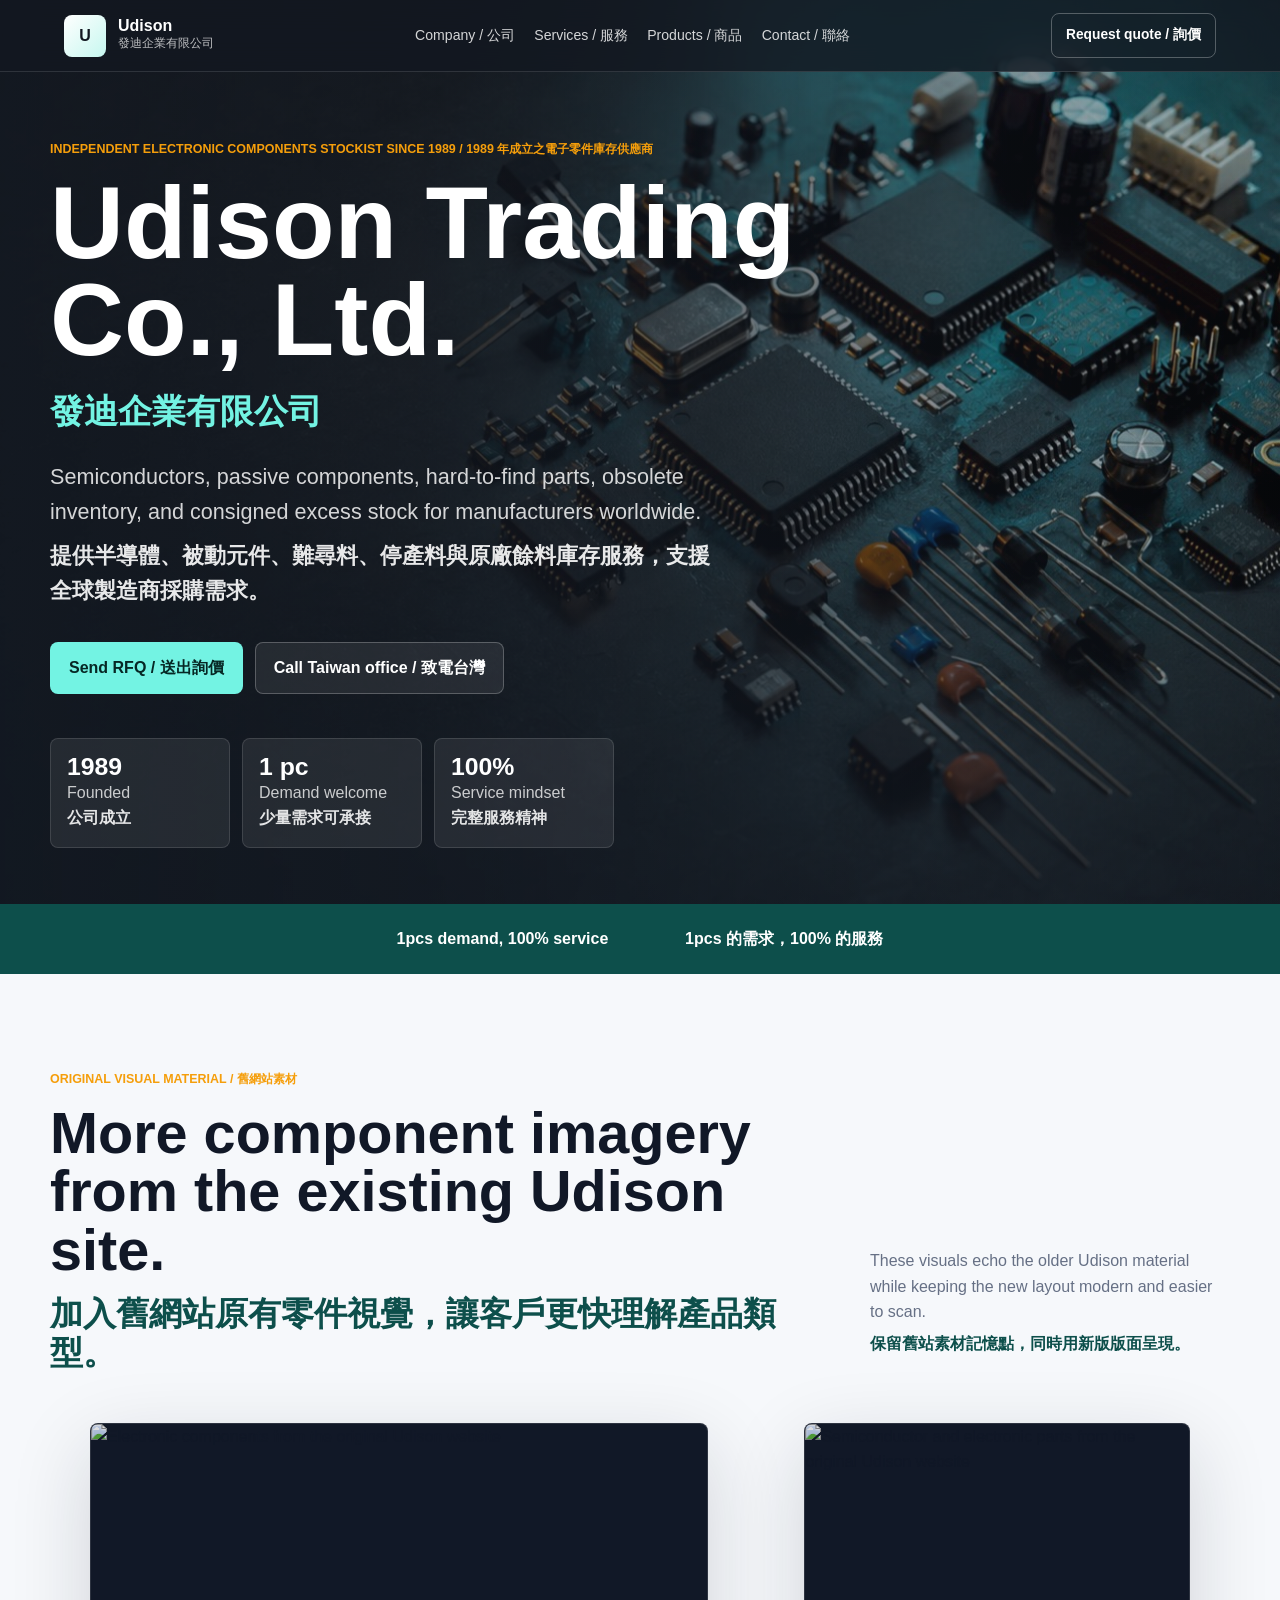
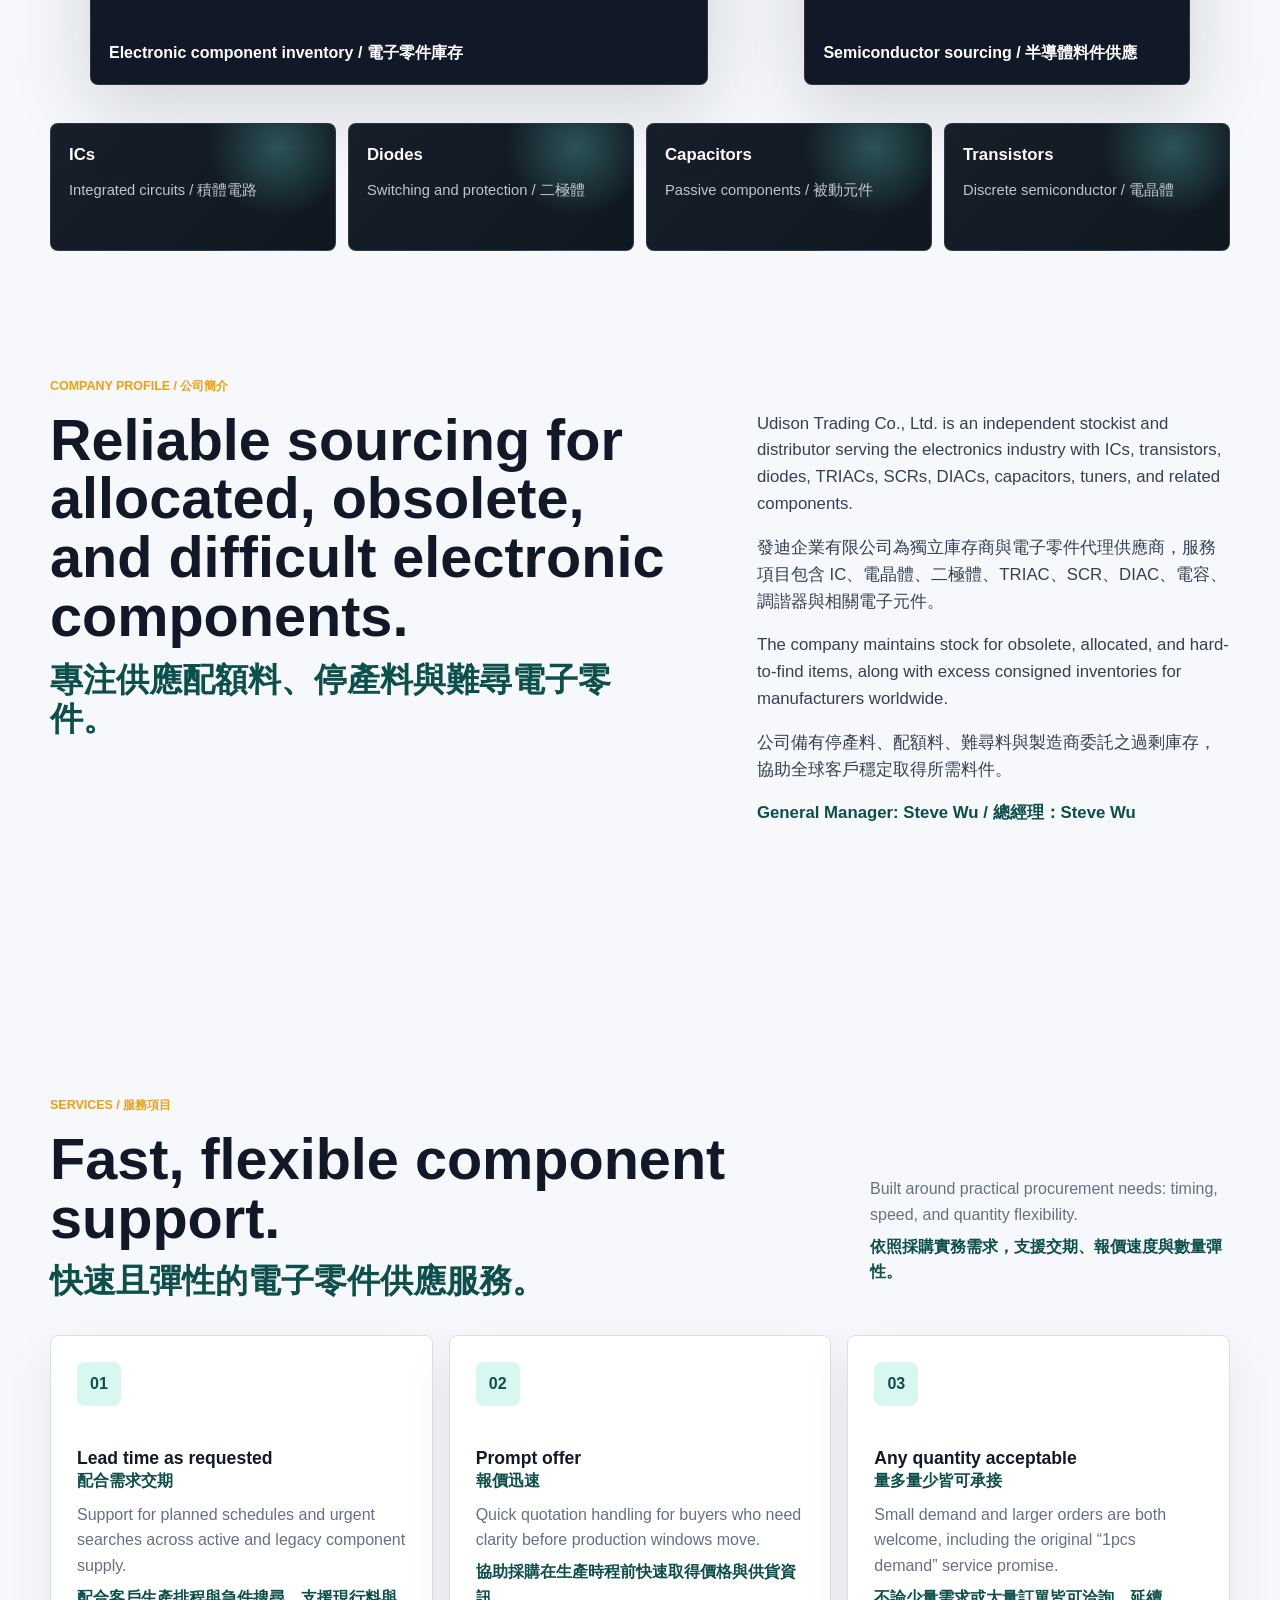
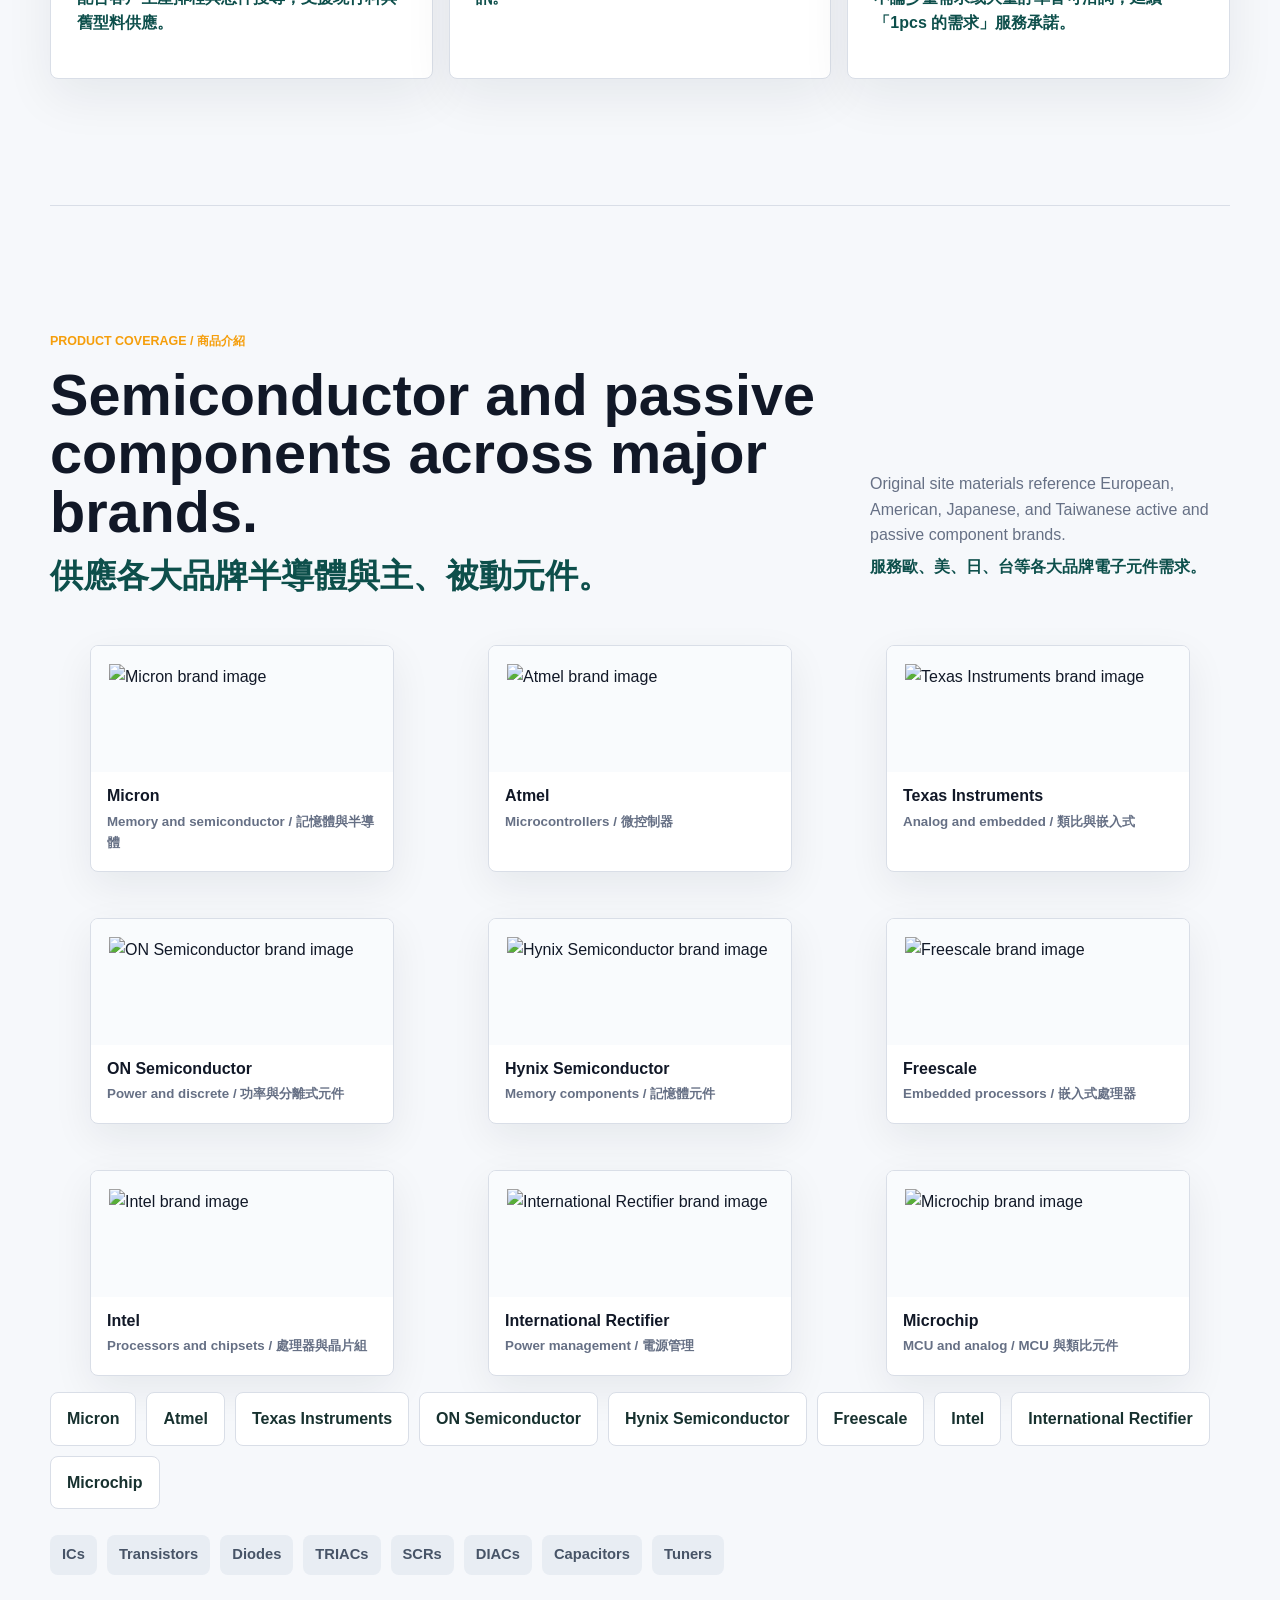
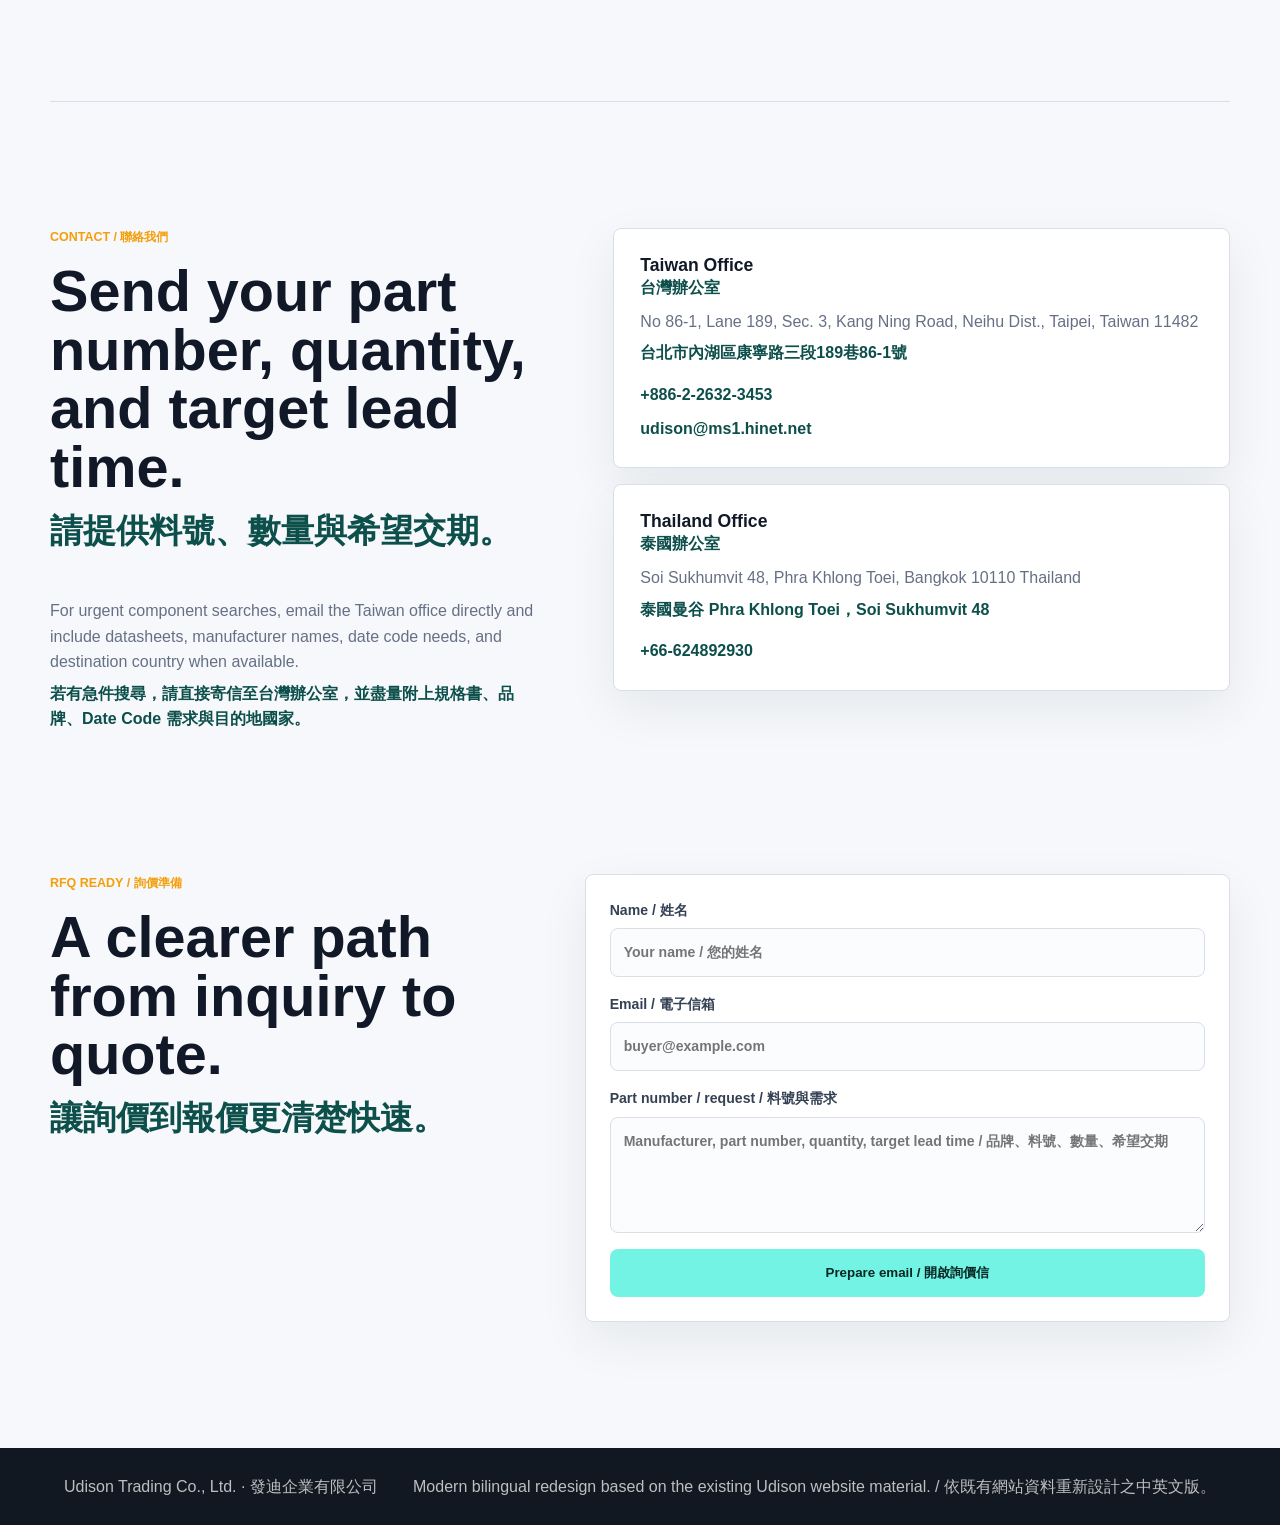
==== commit 306616ae: "Update preview.html" ====
--- a/preview.html
+++ b/preview.html
@@ -127,52 +127,11 @@
   position: absolute;
   inset: 0;
   overflow: hidden;
-  background:
-    radial-gradient(circle at 74% 33%, rgba(115, 243, 227, 0.22), transparent 24%),
-    radial-gradient(circle at 86% 70%, rgba(245, 158, 11, 0.16), transparent 22%),
-    linear-gradient(135deg, #111827 0%, #17202b 45%, #26323e 100%);
-}
-
-.hero-art::before {
-  content: "";
-  position: absolute;
-  inset: 10% 0 0 36%;
-  opacity: 0.62;
-  background-image:
-    linear-gradient(rgba(255,255,255,0.08) 1px, transparent 1px),
-    linear-gradient(90deg, rgba(255,255,255,0.08) 1px, transparent 1px);
-  background-size: 38px 38px;
-  transform: perspective(900px) rotateX(58deg) rotateZ(-18deg);
-}
-
-.hero-art span {
-  position: absolute;
-  display: block;
-  width: clamp(90px, 16vw, 220px);
-  aspect-ratio: 1.55;
-  border-radius: 8px;
-  background:
-    linear-gradient(135deg, rgba(255,255,255,0.2), transparent 34%),
-    linear-gradient(135deg, #1f2937, #050b12);
-  border: 1px solid rgba(255,255,255,0.18);
-  box-shadow: 0 28px 80px rgba(0,0,0,0.42), inset 0 0 0 8px rgba(255,255,255,0.03);
-  transform: rotate(-18deg);
-}
-
-.hero-art span::after {
-  content: "";
-  position: absolute;
-  left: 12%;
-  right: 12%;
-  top: 50%;
-  height: 2px;
-  background: repeating-linear-gradient(90deg, rgba(115,243,227,0.72) 0 8px, transparent 8px 16px);
-}
-
-.hero-art span:nth-child(1) { top: 25%; right: 13%; }
-.hero-art span:nth-child(2) { top: 54%; right: 4%; width: clamp(78px, 12vw, 170px); }
-.hero-art span:nth-child(3) { top: 40%; right: 32%; width: clamp(62px, 10vw, 140px); }
-.hero-art span:nth-child(4) { top: 70%; right: 26%; width: clamp(54px, 8vw, 110px); }
+  background-image: url("[data-uri]");
+  background-size: cover;
+  background-position: center right;
+  filter: saturate(1.05) contrast(1.02);
+}
 
 .hero-overlay {
   position: absolute;
@@ -757,7 +716,7 @@
 
   <main id="top">
     <section class="hero" aria-labelledby="hero-title">
-      <div class="hero-art" aria-hidden="true"><span></span><span></span><span></span><span></span></div>
+      <div class="hero-art" aria-hidden="true"></div>
       <div class="hero-overlay"></div>
       <div class="hero-content">
         <p class="eyebrow">Independent electronic components stockist since 1989 / 1989 年成立之電子零件庫存供應商</p>
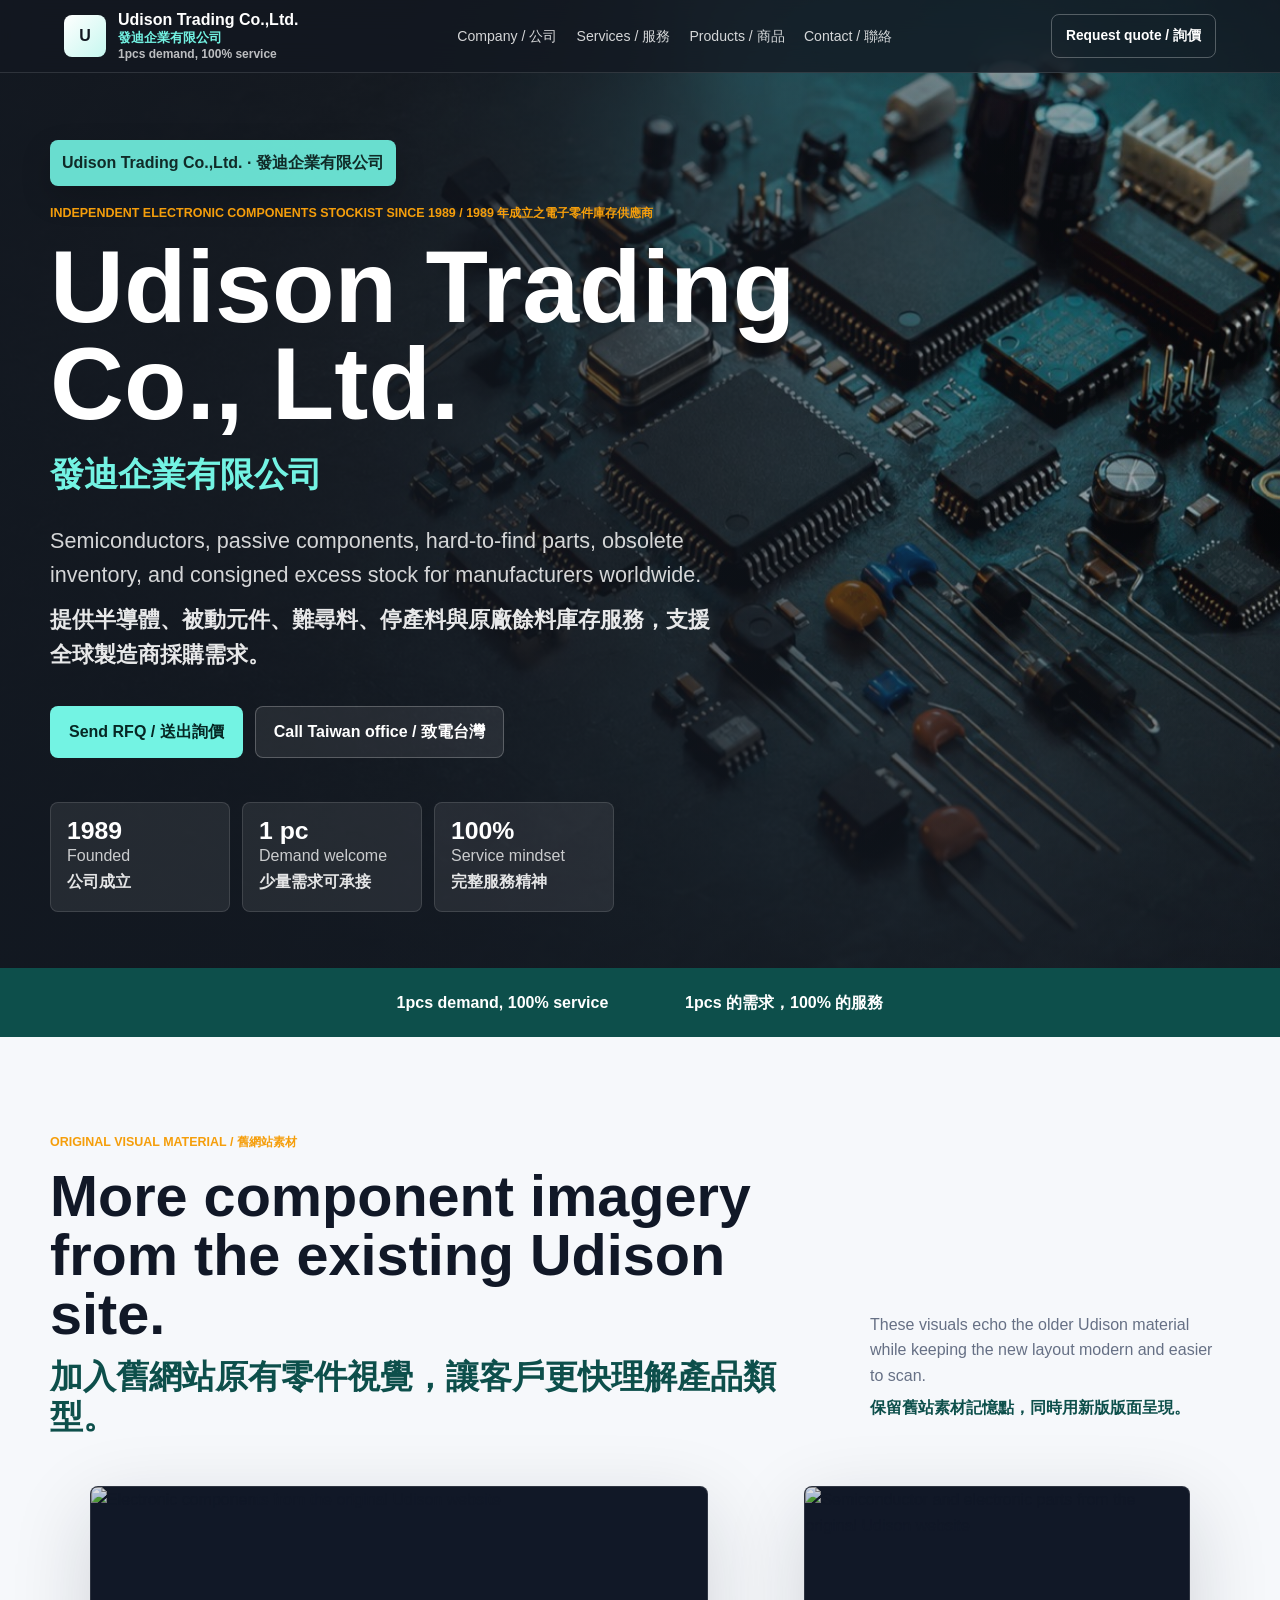
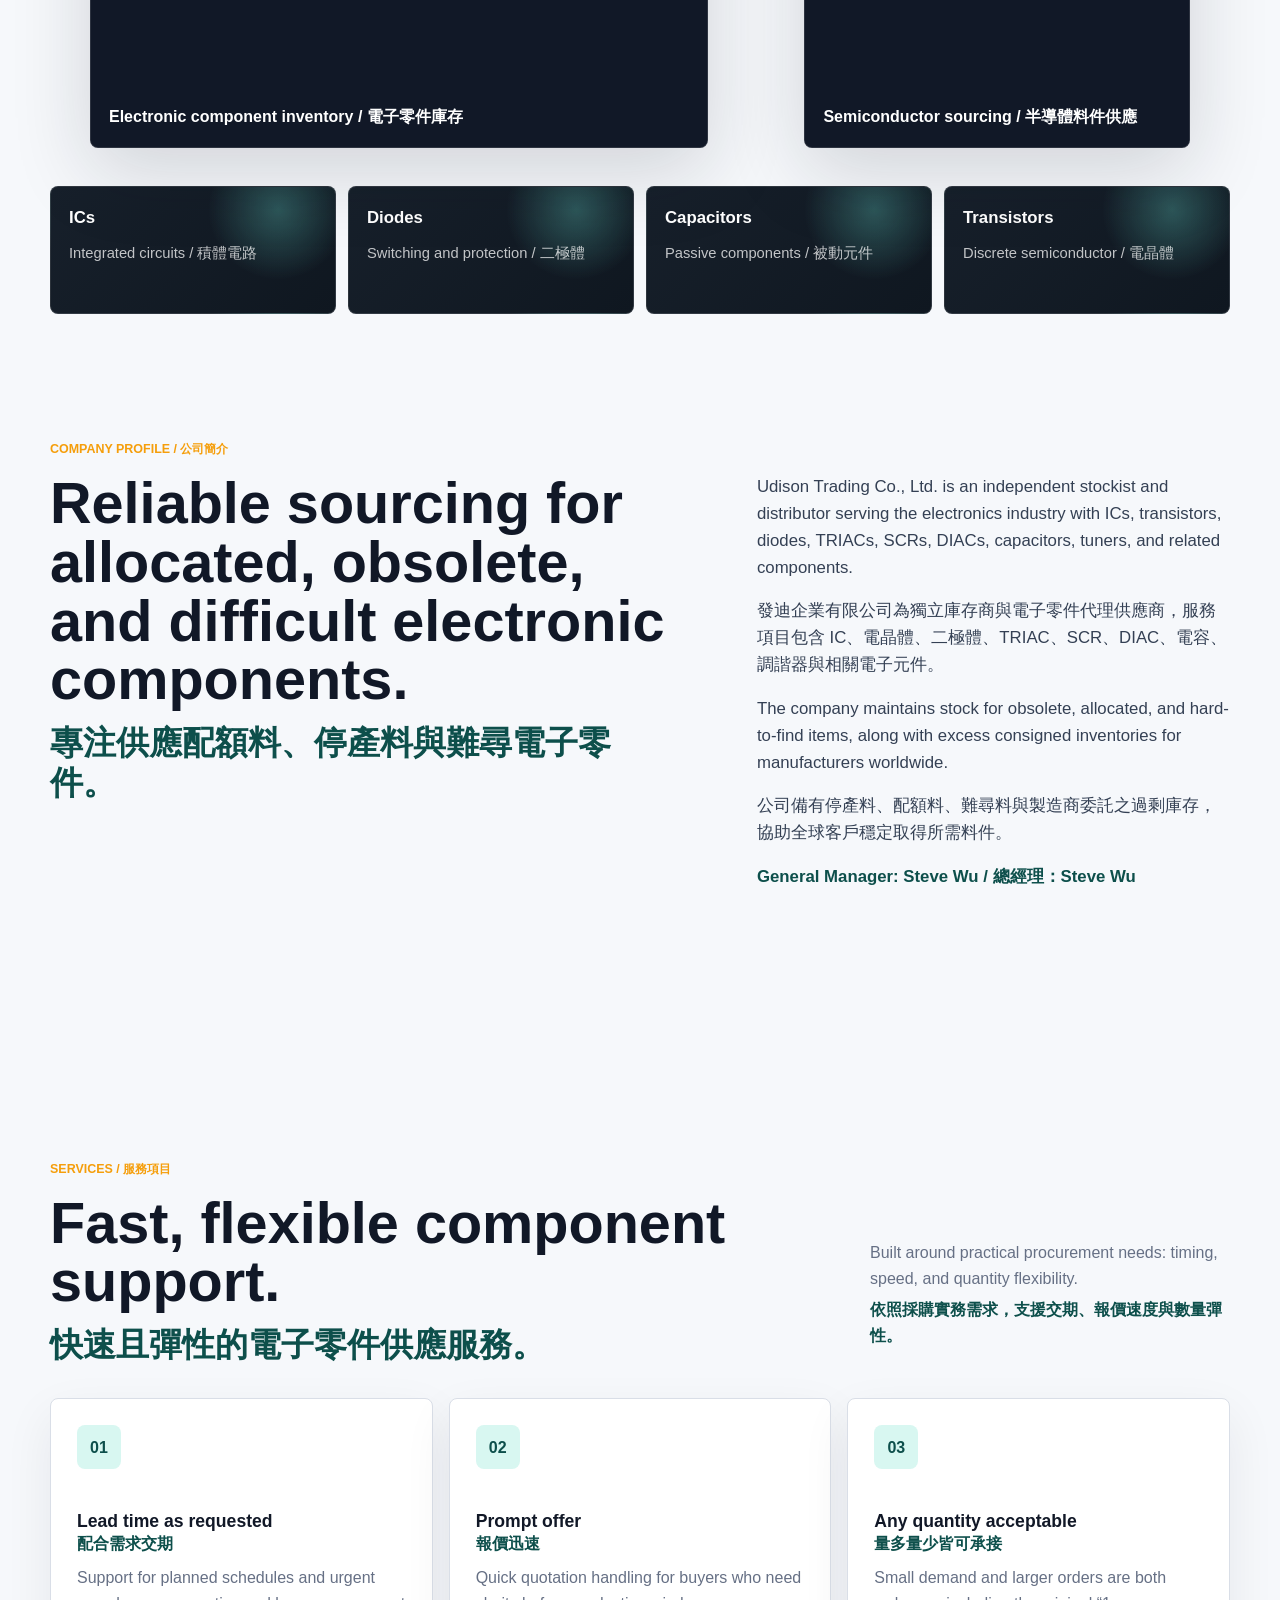
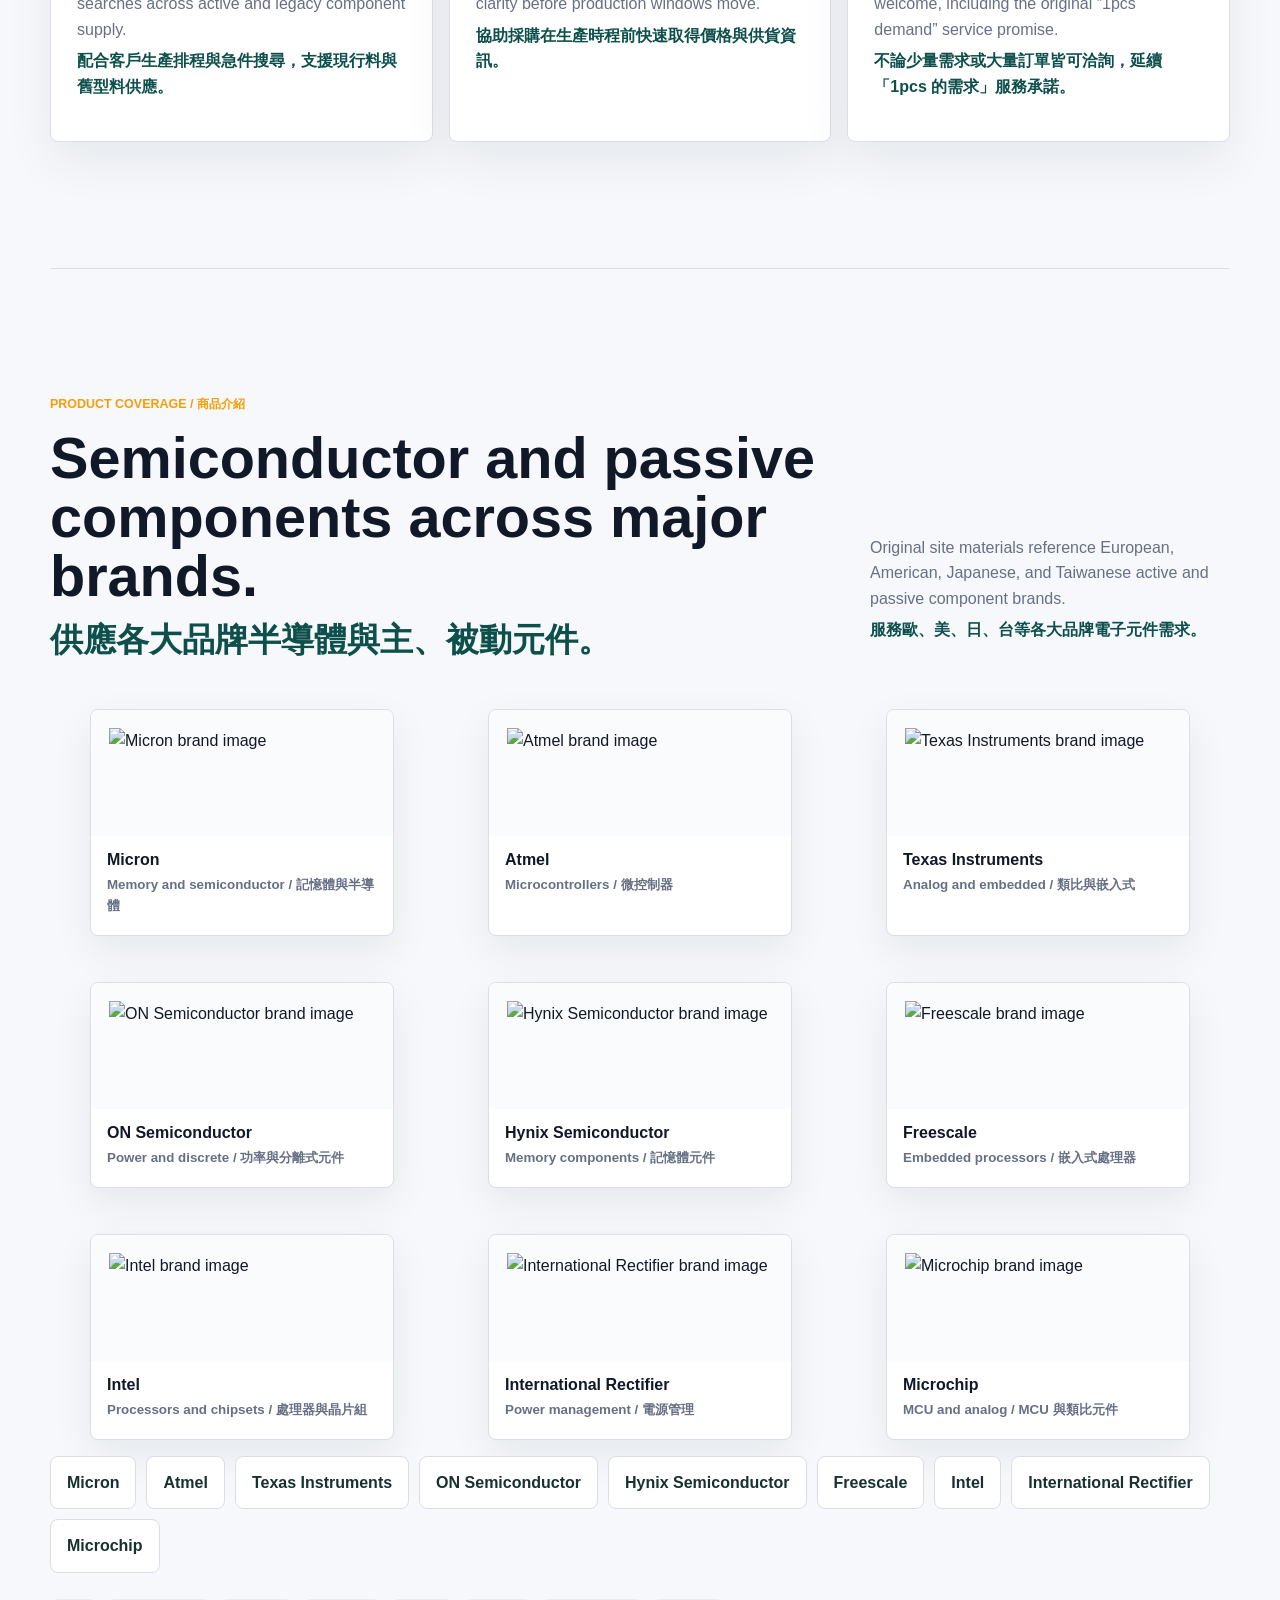
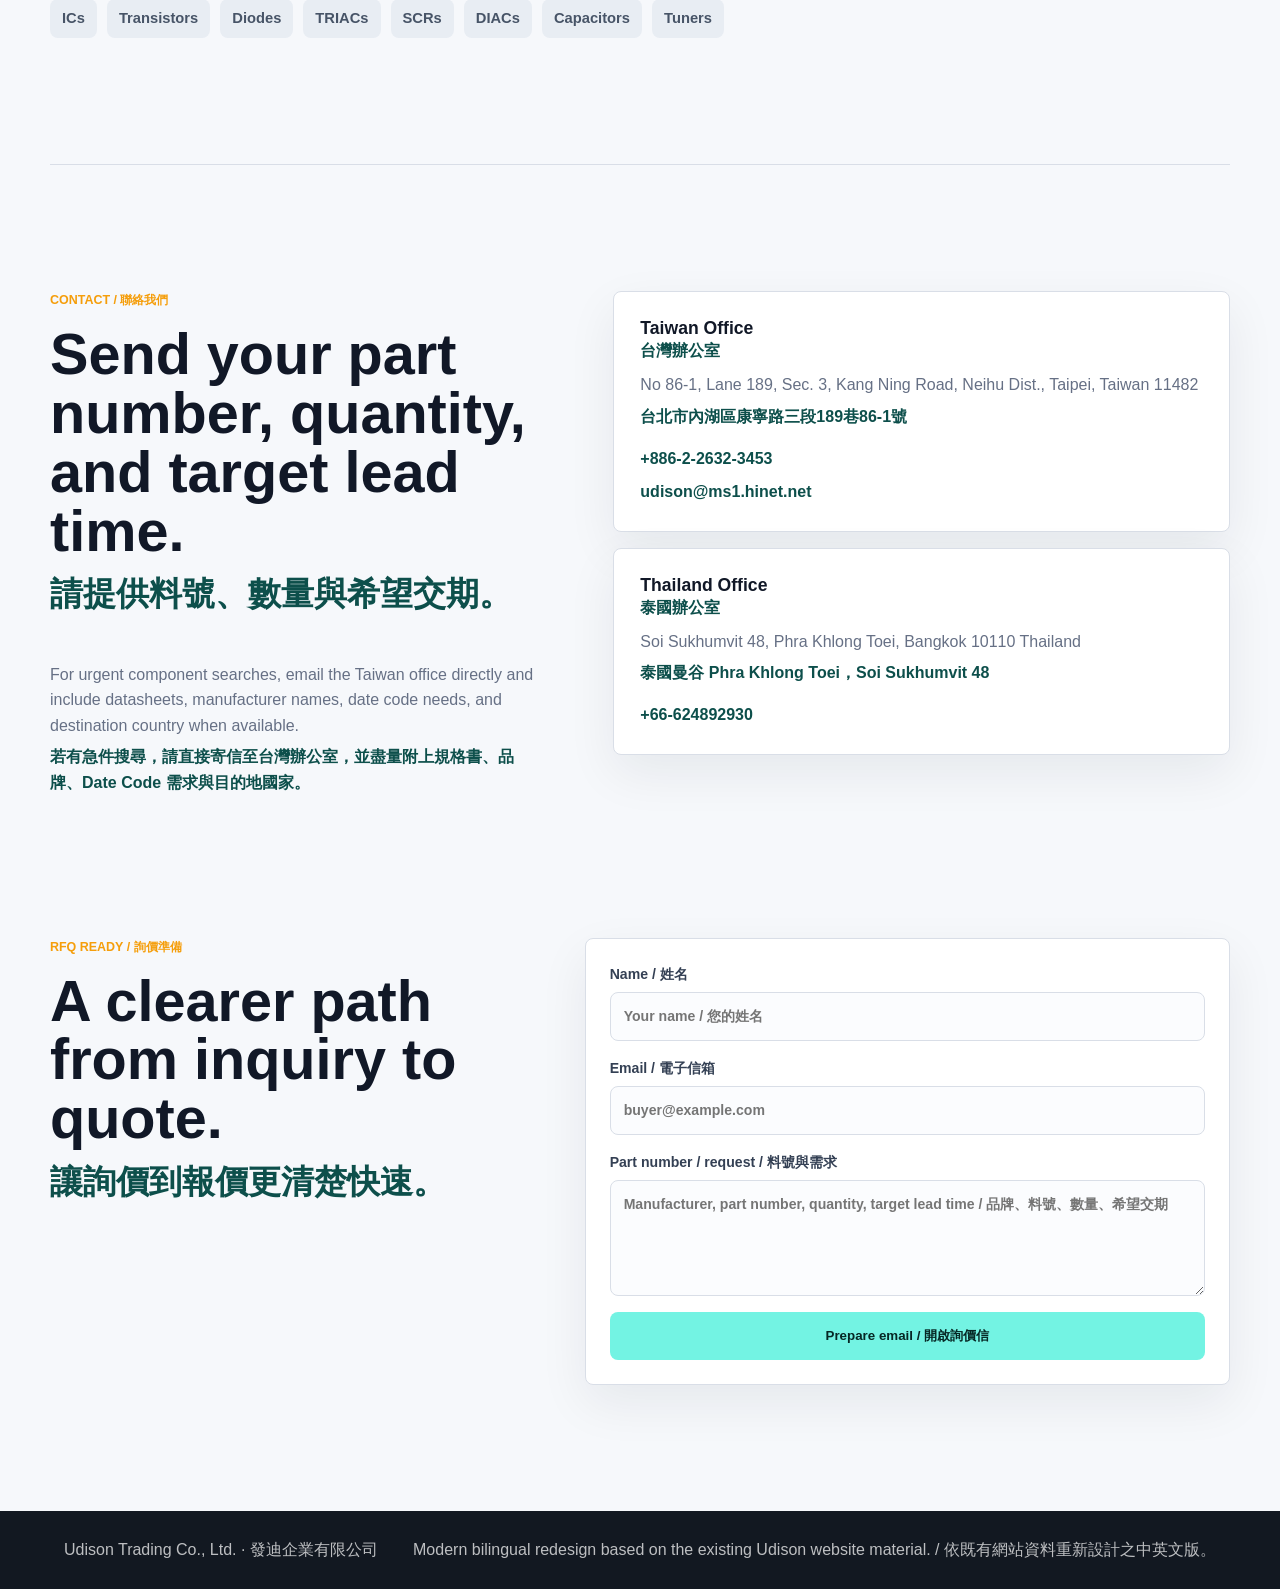
==== commit 40b59e4f: "Update preview.html" ====
--- a/preview.html
+++ b/preview.html
@@ -40,6 +40,46 @@
   text-decoration: none;
 }
 
+.official-logo {
+  display: inline-grid;
+  gap: 3px;
+  min-width: max-content;
+}
+
+.official-logo strong {
+  color: #ffffff;
+  font-size: 1.02rem;
+  line-height: 1;
+  font-weight: 800;
+}
+
+.official-logo em {
+  color: #73f3e3;
+  font-style: normal;
+  font-size: 0.82rem;
+  line-height: 1.05;
+  font-weight: 800;
+}
+
+.official-logo small {
+  color: rgba(255,255,255,0.66);
+  font-size: 0.68rem;
+  line-height: 1.05;
+  font-weight: 700;
+}
+
+.old-logo-note {
+  display: inline-flex;
+  width: fit-content;
+  margin-bottom: 18px;
+  padding: 10px 12px;
+  color: #102b28;
+  background: rgba(115, 243, 227, 0.9);
+  border-radius: 8px;
+  font-weight: 900;
+  box-shadow: 0 12px 30px rgba(0,0,0,0.18);
+}
+
 .site-header {
   position: fixed;
   top: 0;
@@ -671,7 +711,15 @@
 }
 
 @media (max-width: 520px) {
-  .brand small {
+  .official-logo strong {
+    font-size: 0.86rem;
+  }
+
+  .official-logo em {
+    font-size: 0.72rem;
+  }
+
+  .official-logo small {
     display: none;
   }
 
@@ -700,9 +748,10 @@
   <header class="site-header">
     <a class="brand" href="#top" aria-label="Udison home">
       <span class="brand-mark">U</span>
-      <span>
-        <strong>Udison</strong>
-        <small>發迪企業有限公司</small>
+      <span class="official-logo">
+        <strong>Udison Trading Co.,Ltd.</strong>
+        <em>發迪企業有限公司</em>
+        <small>1pcs demand, 100% service</small>
       </span>
     </a>
     <nav class="nav" aria-label="Main navigation">
@@ -719,6 +768,7 @@
       <div class="hero-art" aria-hidden="true"></div>
       <div class="hero-overlay"></div>
       <div class="hero-content">
+        <div class="old-logo-note">Udison Trading Co.,Ltd. · 發迪企業有限公司</div>
         <p class="eyebrow">Independent electronic components stockist since 1989 / 1989 年成立之電子零件庫存供應商</p>
         <h1 id="hero-title">Udison Trading Co., Ltd.</h1>
         <p class="hero-company">發迪企業有限公司</p>
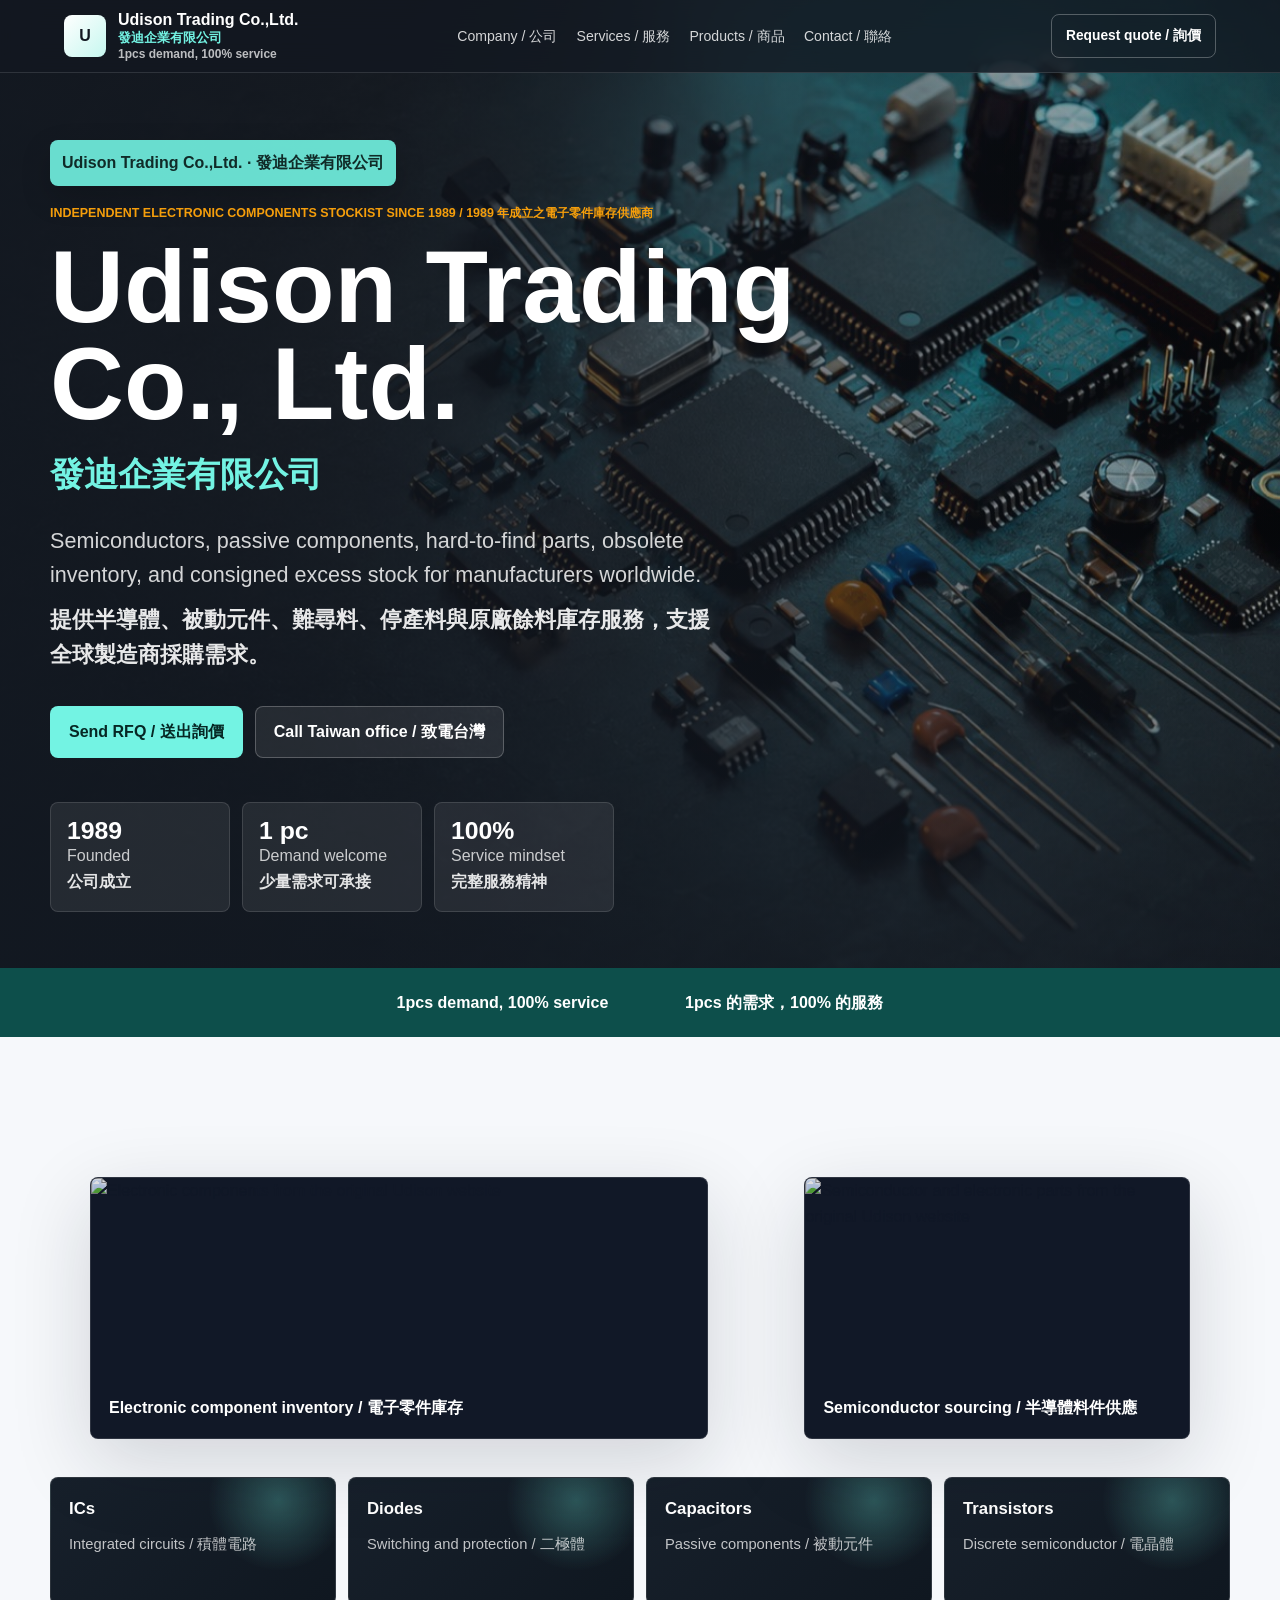
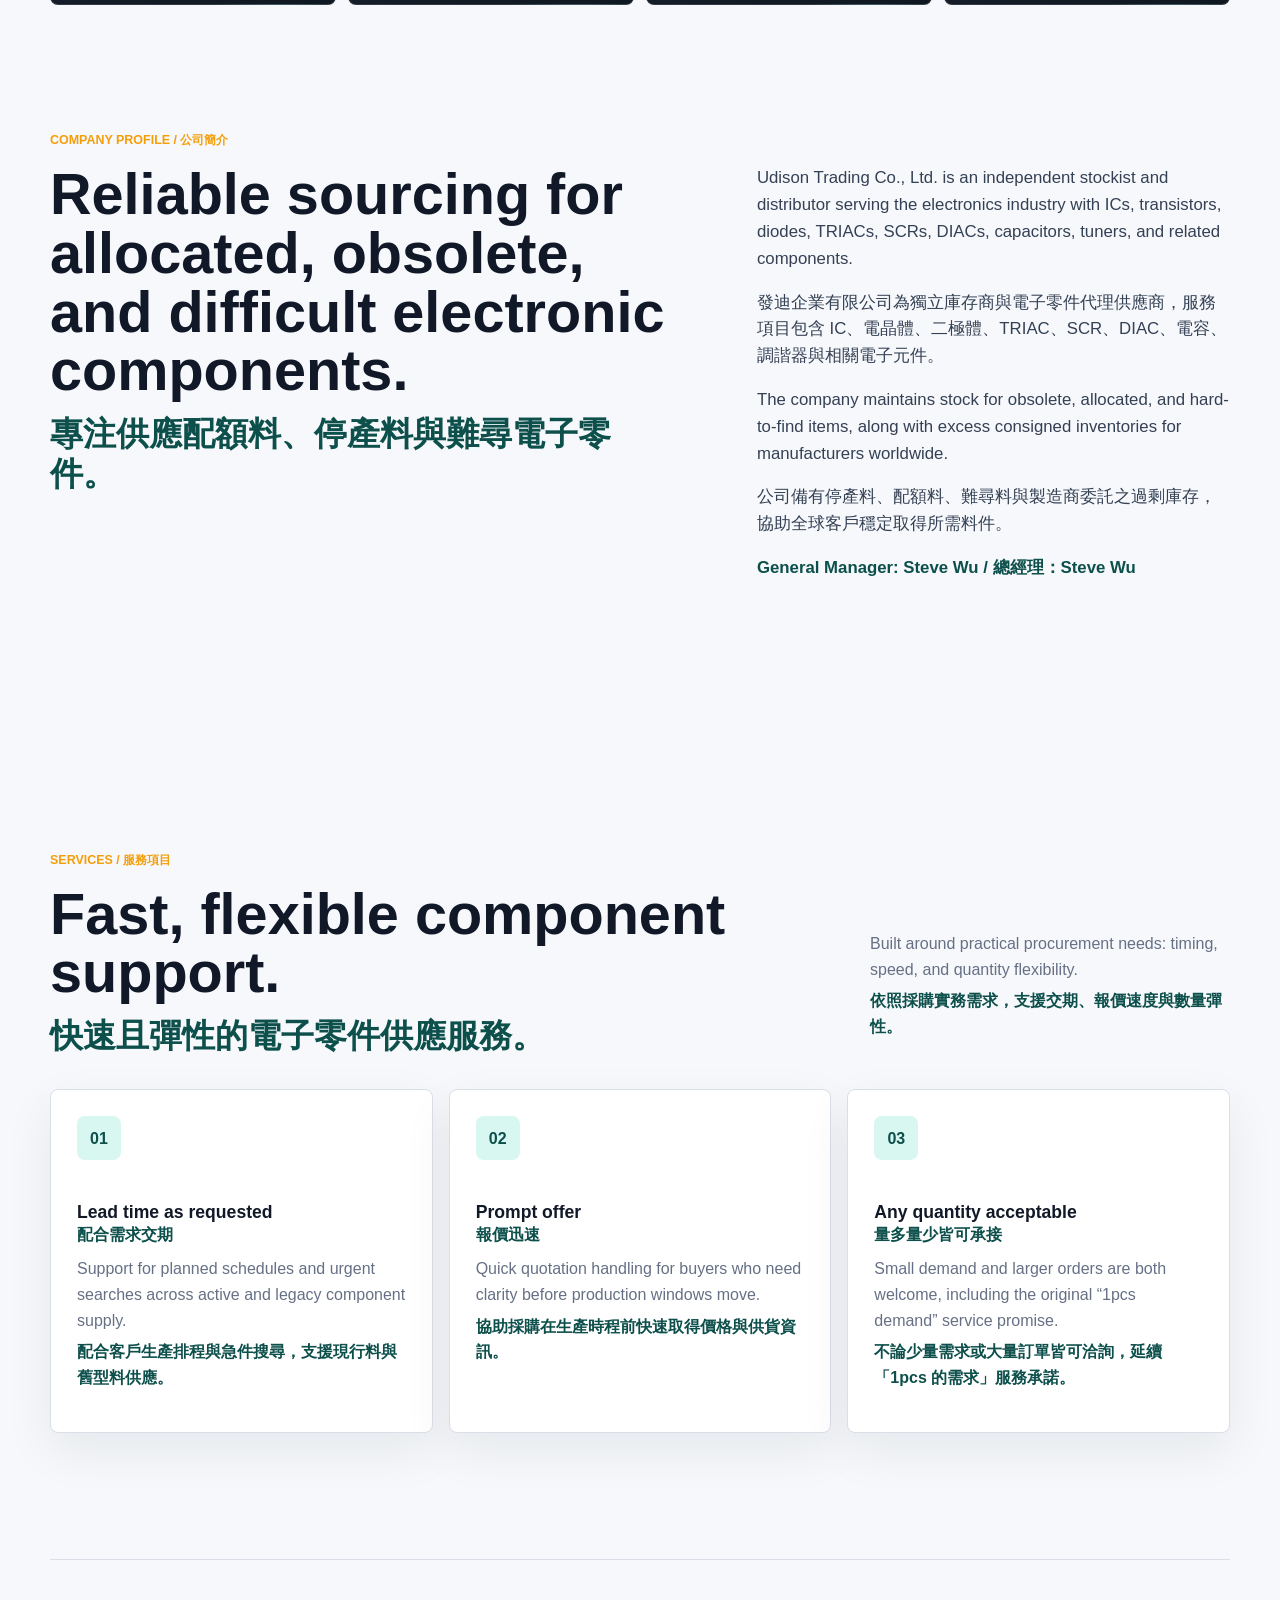
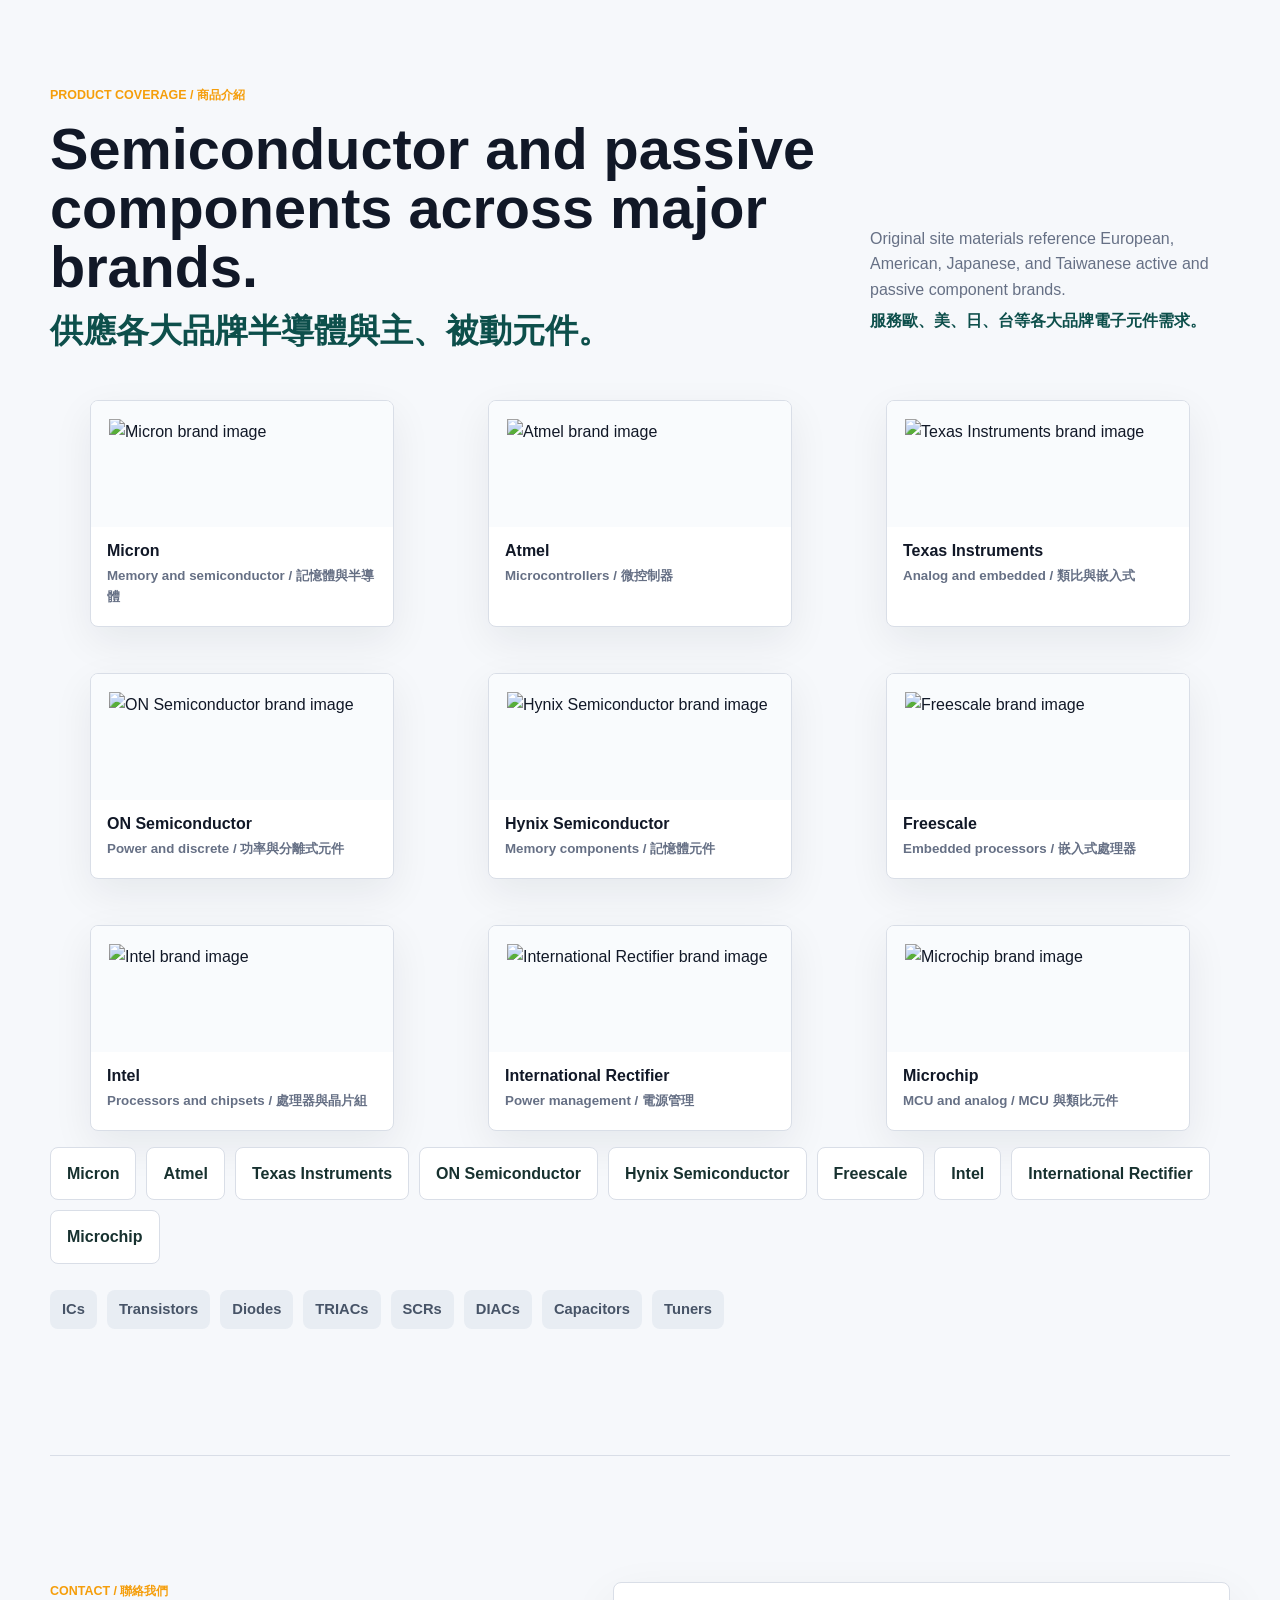
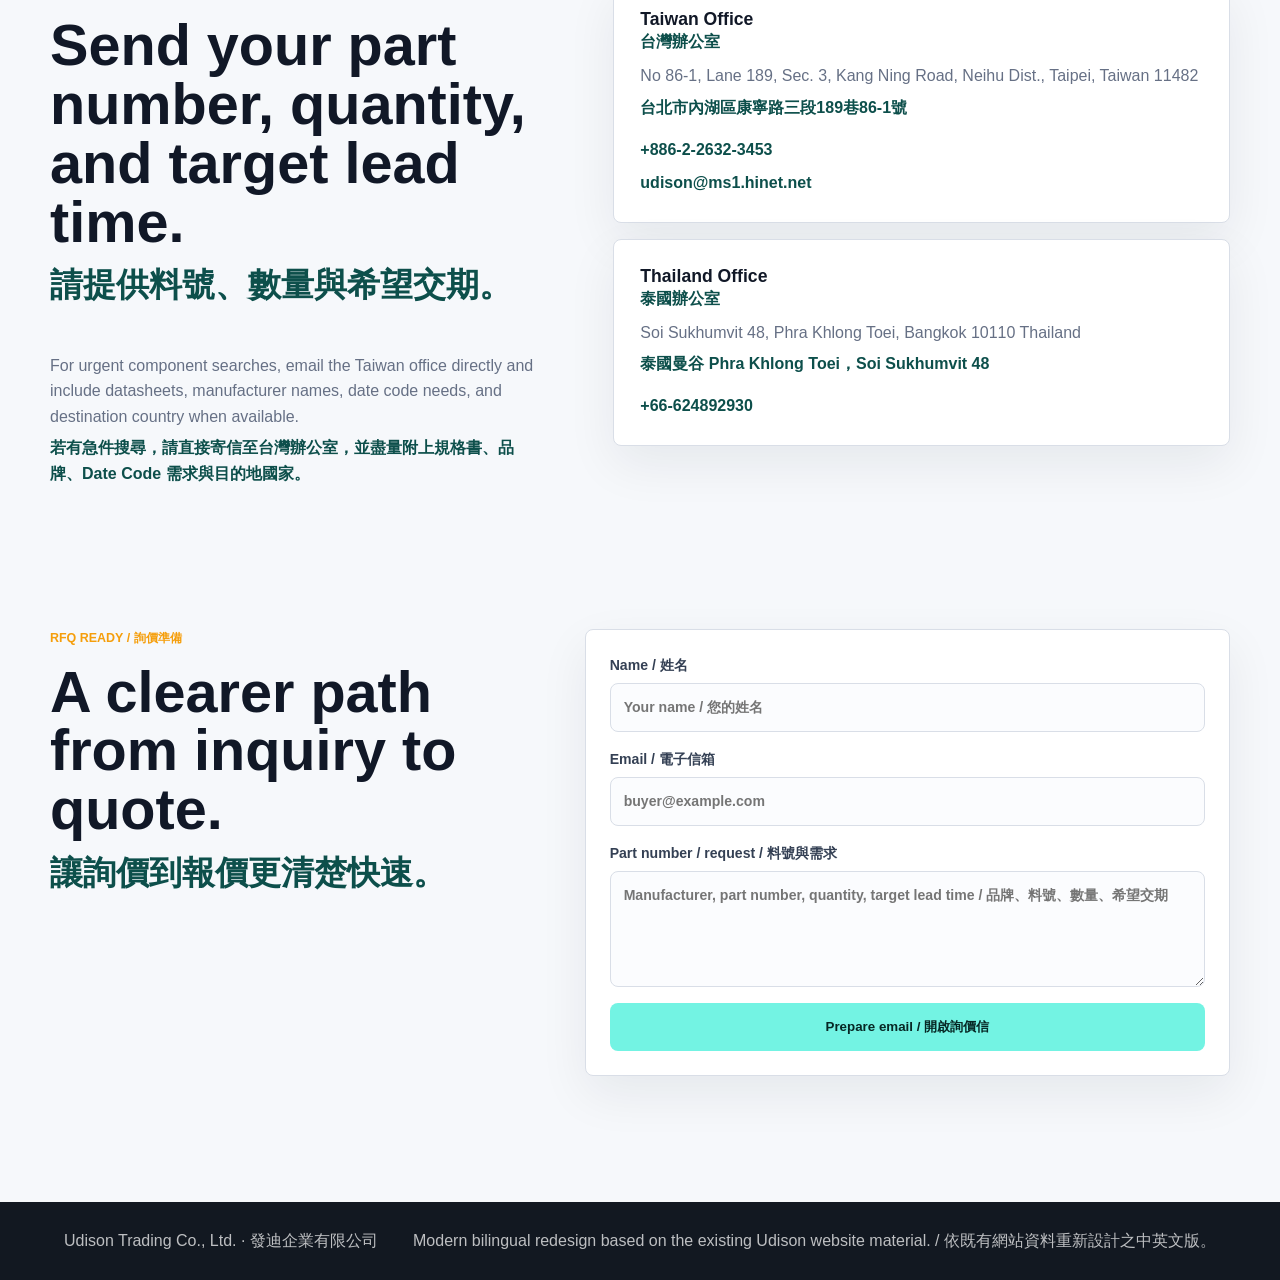
==== commit 22682198: "Update preview.html" ====
--- a/preview.html
+++ b/preview.html
@@ -794,17 +794,7 @@
     </section>
 
 
-    <section class="legacy-gallery" aria-labelledby="legacy-title">
-      <div class="section-kicker">Original Visual Material / 舊網站素材</div>
-      <div class="section-heading">
-        <div>
-          <h2 id="legacy-title">
-            <span>More component imagery from the existing Udison site.</span>
-            <span lang="zh-Hant">加入舊網站原有零件視覺，讓客戶更快理解產品類型。</span>
-          </h2>
-        </div>
-        <p>These visuals echo the older Udison material while keeping the new layout modern and easier to scan.<br><span lang="zh-Hant">保留舊站素材記憶點，同時用新版版面呈現。</span></p>
-      </div>
+    <section class="legacy-gallery" aria-label="Component gallery / 電子零件圖片">
       <div class="visual-grid">
         <figure class="visual-card">
           <img src="https://plus.webdo.com.tw/manager_admin/newwebdo_upfile/41/14455874841.jpg" alt="Electronic components from the original Udison website" loading="lazy">
